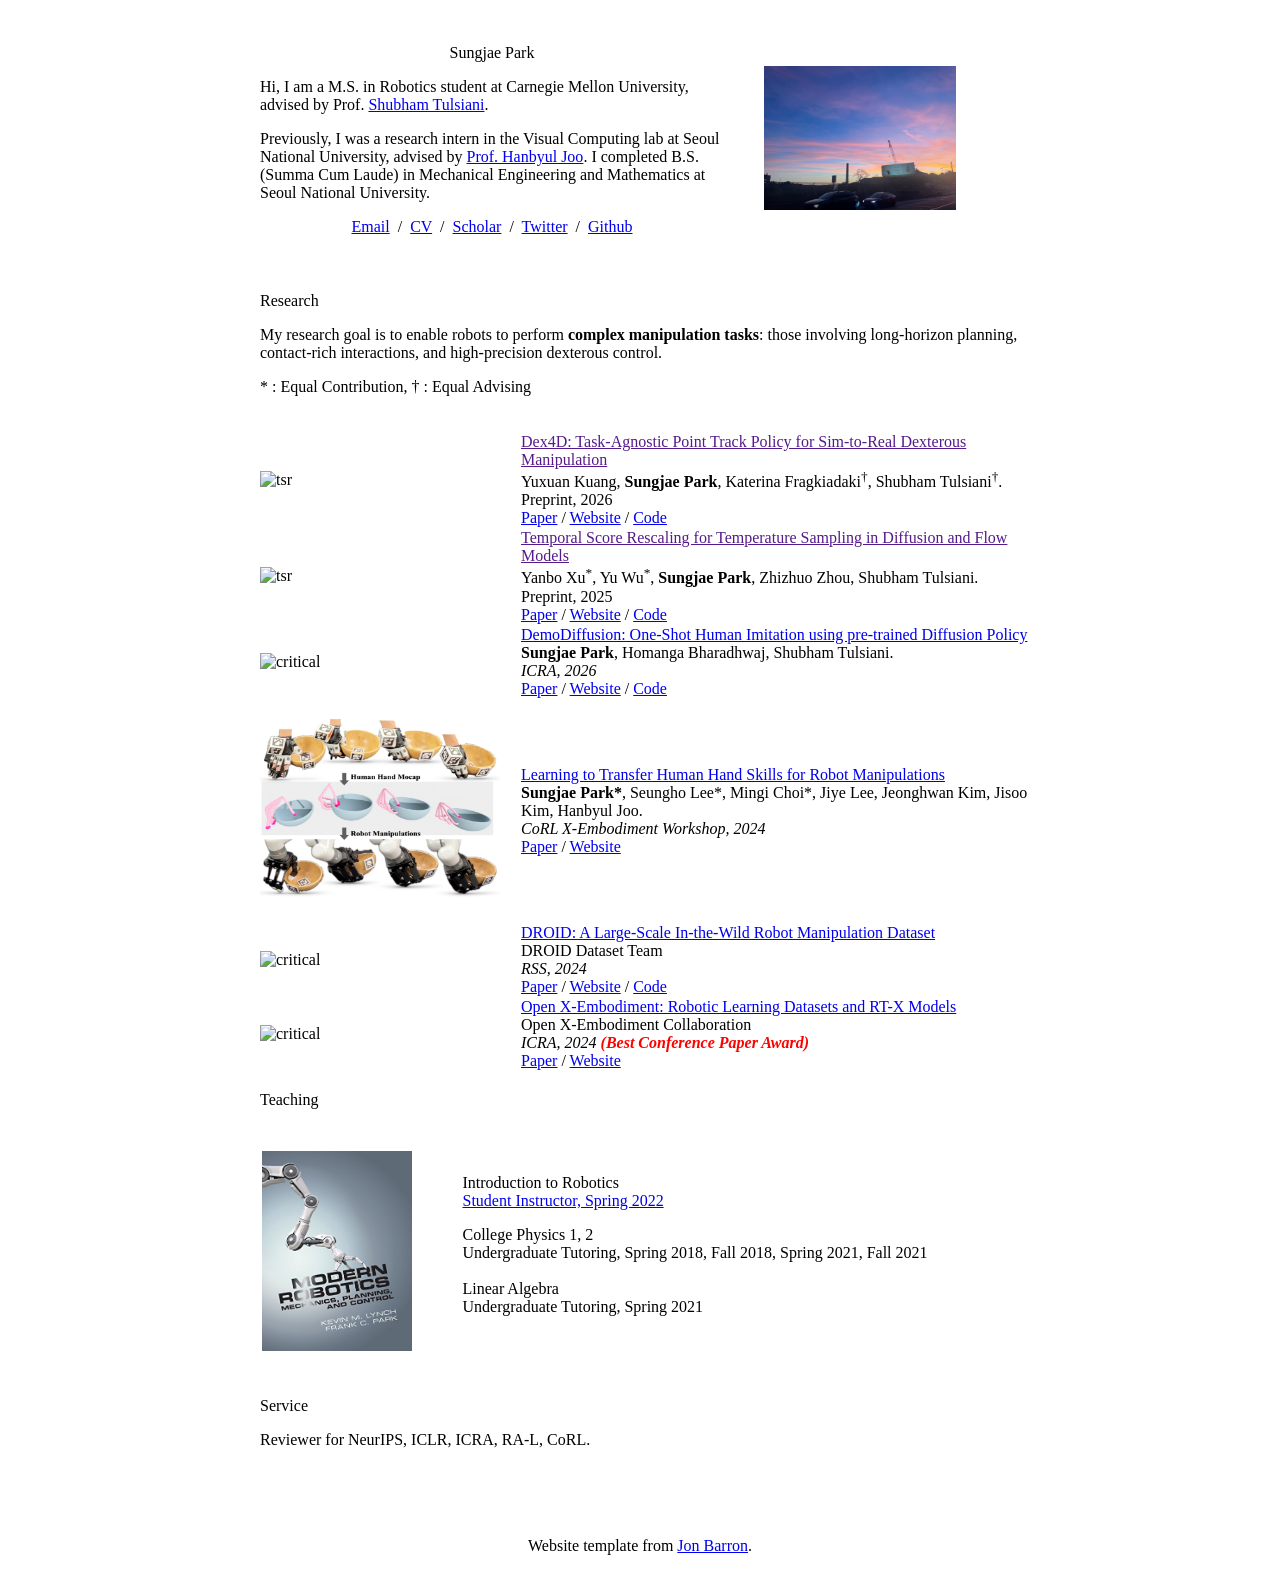
==== index.html @ a2bf52eb "typo2" ====
<!DOCTYPE HTML>
<html lang="en">

<head>
  <meta http-equiv="Content-Type" content="text/html; charset=UTF-8">

  <title>Sungjae Park</title>

  <meta name="author" content="Sungjae Park">
  <meta name="viewport" content="width=device-width, initial-scale=1">

  <link rel="stylesheet" type="text/css" href="stylesheet.css">
  <link rel="icon"
    href="data:image/svg+xml,<svg xmlns=%22http://www.w3.org/2000/svg%22 viewBox=%220 0 100 100%22><text y=%22.9em%22 font-size=%2290%22>🌐</text></svg>">
</head>

<body>
  <table
    style="width:100%;max-width:800px;border:0px;border-spacing:0px;border-collapse:separate;margin-right:auto;margin-left:auto;">
    <tbody>
      <tr style="padding:0px">
        <td style="padding:0px">
          <table
            style="width:100%;border:0px;border-spacing:0px;border-collapse:separate;margin-right:auto;margin-left:auto;">
            <tbody>
              <tr style="padding:0px">
                <td style="padding:2.5%;width:63%;vertical-align:middle">
                  <p style="text-align:center">
                    <name>Sungjae Park</name>
                  </p>
                  <p>
                    Hi, I am a M.S. in Robotics student at Carnegie Mellon University, advised by Prof. <a
                    href="https://shubhtuls.github.io/">Shubham Tulsiani</a>.
                  </p>
                  <p>
                    Previously, I was a research intern in the Visual Computing lab at Seoul National University, advised by 
                    <a href="https://jhugestar.github.io/">Prof. Hanbyul Joo</a>. I completed B.S. (Summa Cum Laude) in Mechanical Engineering and Mathematics at Seoul National
                    University.
                  </p>

                  <!-- <p>
                At Google I've worked on <a href="https://www.google.com/glass/start/">Glass</a>,  <a href="https://ai.googleblog.com/2014/04/lens-blur-in-new-google-camera-app.html">Lens Blur</a>, <a href="https://ai.googleblog.com/2014/10/hdr-low-light-and-high-dynamic-range.html">HDR+</a>, <a href="https://blog.google/products/google-ar-vr/introducing-next-generation-jump/">Jump</a>, <a href="https://ai.googleblog.com/2017/10/portrait-mode-on-pixel-2-and-pixel-2-xl.html">Portrait Mode</a>, <a href="https://ai.googleblog.com/2020/12/portrait-light-enhancing-portrait.html">Portrait Light</a>, and <a href="https://www.matthewtancik.com/nerf">NeRF</a>. I did my PhD at <a href="http://www.eecs.berkeley.edu/">UC Berkeley</a>, where I was advised by <a href="http://www.cs.berkeley.edu/~malik/">Jitendra Malik</a> and funded by the <a href="http://www.nsfgrfp.org/">NSF GRFP</a>. I've received the <a href="https://www2.eecs.berkeley.edu/Students/Awards/15/">C.V. Ramamoorthy Distinguished Research Award</a> and the <a href="https://www.thecvf.com/?page_id=413#YRA">PAMI Young Researcher Award</a>.
              </p>-->
                  <p style="text-align:center">
                    <a href="mailto:sungjae2@andrew.cmu.edu">Email</a> &nbsp/&nbsp
                    <a href="data/CV__Sungjae_Park_.pdf">CV</a> &nbsp/&nbsp
                    <a href="https://scholar.google.com/citations?user=QVIAFJkAAAAJ&hl=en">Scholar</a> &nbsp/&nbsp

                    <!--  <a href="data/JonBarron-bio.txt">Bio</a> &nbsp/&nbsp -->
                    <!--  <a href="https://scholar.google.com/citations?hl=en&user=jktWnL8AAAAJ">Google Scholar</a> &nbsp/&nbsp -->
                    <a href="https://twitter.com/sungj1026">Twitter</a> &nbsp/&nbsp
                    <a href="https://github.com/RUreadyo">Github</a>
                  </p>
                </td>
                <td style="padding:2.5%;width:40%;max-width:40%">
                  <a href="images/profile.jpg"><img style="width:75%;max-width:75%" alt="profile photo"
                      src="images/profile.jpg" class="hoverZoomLink"></a>
                </td>
              </tr>
            </tbody>
          </table>
          <!-- <table style="width:100%;border:0px;border-spacing:0px;border-collapse:separate;margin-right:auto;margin-left:auto;"><tbody>
          <tr>
          <td style="padding:20px;width:100%;vertical-align:middle">
            <heading>News</heading>
            <ul>
              <li>[Aug, 2023] Obtained B.S. from Seoul National University.
                <br><strong>1st in mechanical engineering department, 2nd in engineering department among fall graduates.</strong></li>
              <li>[Dec, 2022] Received <strong>Outstanding BS Thesis Presentation Award</strong> for my Bachelor's Thesis</li> 
            </ul>
                      </td>
        </tr> -->
          <table
            style="width:100%;border:0px;border-spacing:0px;border-collapse:separate;margin-right:auto;margin-left:auto;">
            <tbody>
              <tr>
              <td style="padding:20px;width:100%;vertical-align:middle">
              <heading>Research</heading>
              <p>
                My research goal is to enable robots to perform <strong>complex manipulation tasks</strong>: those involving long-horizon planning, contact-rich interactions, and high-precision dexterous control. 
              </p>
              <p>
                * : Equal Contribution, † : Equal Advising
              </p>
            </td>
              </tr>
            </tbody>
          </table>

          <table
            style="width:100%;border:0px;border-spacing:0px;border-collapse:separate;margin-right:auto;margin-left:auto;">
            <tbody>

            </tbody>
          </table>
          <table
            style="width:100%;border:0px;border-spacing:0px;border-collapse:separate;margin-right:auto;margin-left:auto;">
            <tbody>
              <tr>
                <td style="padding:20px;width:25%;vertical-align:middle">
                  <img src="images/dex4d.gif" alt="tsr" width="240" height="160">
                </td>
                <td width="75%" valign="middle">
                  <a href="">
                    <papertitle>Dex4D: Task-Agnostic Point Track Policy for Sim-to-Real Dexterous Manipulation</papertitle>
                  </a>
                  <br>
                  Yuxuan Kuang, <strong>Sungjae Park</strong>, Katerina Fragkiadaki<sup>†</sup>, Shubham Tulsiani<sup>†</sup>.
                  <br>
                  Preprint, 2026
                  <br>
                  <a href="https://arxiv.org/abs/2602.15828">Paper</a> /
                  <a href="https://dex4d.github.io/">Website</a> /
                  <a href="https://github.com/Dex4D">Code</a>
                  <br>
                </td>
              </tr>
              <tr>
                <td style="padding:20px;width:25%;vertical-align:middle">
                  <img src="images/tsr_teaser.gif" alt="tsr" width="240" height="160">
                </td>
                <td width="75%" valign="middle">
                  <a href="">
                    <papertitle>Temporal Score Rescaling for Temperature Sampling in Diffusion and Flow Models</papertitle>
                  </a>
                  <br>
                  Yanbo Xu<sup>*</sup>, Yu Wu<sup>*</sup>, <strong>Sungjae Park</strong>, Zhizhuo Zhou, Shubham Tulsiani.
                  <br>
                  Preprint, 2025
                  <br>
                  <a href="https://arxiv.org/abs/2510.01184">Paper</a> /
                  <a href="https://temporalscorerescaling.github.io/">Website</a> /
                  <a href="https://github.com/temporalscorerescaling/TSR">Code</a>
                  <br>
                </td>
              </tr>
              <tr>
                <td style="padding:20px;width:25%;vertical-align:middle">
                  <img src="images/demodiffusion.gif" alt="critical" width="240" height="160">
                </td>
                <td width="75%" valign="middle">
                  <a href="https://demodiffusion.github.io/">
                    <papertitle>DemoDiffusion: One-Shot Human Imitation using pre-trained Diffusion Policy</papertitle>
                  </a>
                  <br>
                  <strong>Sungjae Park</strong>, Homanga Bharadhwaj, Shubham Tulsiani.
                  <br>
                  <em>ICRA, 2026</em>
                  <br>
                  <a href="https://arxiv.org/pdf/2506.20668">Paper</a> / <a
                    href="https://demodiffusion.github.io/">Website</a> /
                    <a href="https://github.com/demodiffusion/demodiffusion">Code</a>
                  <br>
                </td>
              </tr>

              <tr>
                <td style="padding:20px;width:25%;vertical-align:middle">
                  <img src="images/mocaprobot.png" alt="critical" width="240" height="180">
                </td>
                <td width="75%" valign="middle">
                  <a href="https://rureadyo.github.io/MocapRobot/">
                    <papertitle>Learning to Transfer Human Hand Skills for Robot Manipulations</papertitle>
                  </a>
                  <br>
                  <strong>Sungjae Park*</strong>, Seungho Lee*, Mingi Choi*, Jiye Lee, Jeonghwan Kim, Jisoo Kim, Hanbyul Joo.
                  <br>
                  <em>CoRL X-Embodiment Workshop, 2024</em>
                  <br>
                  <a href="https://arxiv.org/abs/2501.04169">Paper</a> / <a
                    href="https://rureadyo.github.io/MocapRobot/">Website</a> 
                    <!-- <a href="https://github.com/droid-dataset/droid">Code</a> -->
                  <br>
                  <!-- <p>When humans are given with a complex manipulation task, such as putting a thread in a needle, they often fail in single shot. However, they can iteratively recover from the failure state and retry, completing the task in the end.
                We model such process as hierarchical reinforcement learning, where the high level policy determines whether to use task policy or call recovery. This improves suboptimal policy's success rate up to twice. </p>
              </p> -->


                  <!--<p>In use at <a href="http://www.astrometry.net">Astrometry.net</a></p>-->
                </td>
              </tr>
              <tr>
                <td style="padding:20px;width:25%;vertical-align:middle">
                  <img src="images/droid_teaser_animated.gif" alt="critical" width="240" height="160">
                </td>
                <td width="75%" valign="middle">
                  <a href="https://droid-dataset.github.io/">
                    <papertitle>DROID: A Large-Scale In-the-Wild
                      Robot Manipulation Dataset</papertitle>
                  </a>
                  <br>
                  DROID Dataset Team
                  <br>
                  <em>RSS, 2024</em>
                  <br>
                  <a href="https://arxiv.org/abs/2403.12945">Paper</a> / <a
                    href="https://droid-dataset.github.io/">Website</a> / <a
                    href="https://github.com/droid-dataset/droid">Code</a>
                  <br>
                  <!-- <p>When humans are given with a complex manipulation task, such as putting a thread in a needle, they often fail in single shot. However, they can iteratively recover from the failure state and retry, completing the task in the end.
                We model such process as hierarchical reinforcement learning, where the high level policy determines whether to use task policy or call recovery. This improves suboptimal policy's success rate up to twice. </p>
              </p> -->


                  <!--<p>In use at <a href="http://www.astrometry.net">Astrometry.net</a></p>-->
                </td>
              </tr>
              <tr>
                <td style="padding:20px;width:25%;vertical-align:middle">
                  <img src="images/teaser_compressed.gif" alt="critical" width="240" height="160">
                </td>
                <td width="75%" valign="middle">
                  <a href="https://robotics-transformer-x.github.io/">
                    <papertitle>Open X-Embodiment: Robotic Learning Datasets and RT-X Models</papertitle>
                  </a>
                  <br>
                  Open X-Embodiment Collaboration
                  <br>
                  <em>ICRA, 2024  <strong style="color:red">(Best Conference Paper Award)</strong></em> 
                  <br>
                  <a href="https://arxiv.org/abs/2310.08864">Paper</a> / <a
                    href="https://robotics-transformer-x.github.io/">Website</a>
                  <br>
                  <!-- <p>When humans are given with a complex manipulation task, such as putting a thread in a needle, they often fail in single shot. However, they can iteratively recover from the failure state and retry, completing the task in the end.
                We model such process as hierarchical reinforcement learning, where the high level policy determines whether to use task policy or call recovery. This improves suboptimal policy's success rate up to twice. </p>
              </p> -->


                  <!--<p>In use at <a href="http://www.astrometry.net">Astrometry.net</a></p>-->
                </td>
              </tr>
                </td>
              </tr> 


              <table width="100%" align="center" border="0" cellspacing="0" cellpadding="20">
                <tbody>
                  <tr>
                    <td>
                      <heading>Teaching</heading>
                    </td>
                  </tr>
                </tbody>
              </table>
              <table width="100%" align="center" border="0" cellpadding="20">
                <tbody>

                  <!--
          <tr>
            <td style="padding:20px;width:25%;vertical-align:middle"><img src="images/cvf.jpg"></td>
            <td width="75%" valign="center">
              <a href="https://cvpr2022.thecvf.com/area-chairs">Area Chair, CVPR 2022</a>
              <br>
              <a href="http://cvpr2021.thecvf.com/area-chairs">Area Chair & Longuet-Higgins Award Committee Member, CVPR 2021</a>
              <br>
              <a href="http://cvpr2019.thecvf.com/area_chairs">Area Chair, CVPR 2019</a>
              <br>
              <a href="http://cvpr2018.thecvf.com/organizers/area_chairs">Area Chair, CVPR 2018</a>
            </td>
          </tr>
-->
                  <tr>
                    <td style="padding:20px;width:25%;vertical-align:middle">
                      <img src="images/modern_robotics.jpeg" alt="modern_robotics" height="200" , width="150">
                    </td>
                    <td width="75%" valign="center">
                      <papertitle>Introduction to Robotics</papertitle>
                      <br>
                      <a href="http://hades.mech.northwestern.edu/index.php/Modern_Robotics">Student Instructor, Spring
                        2022</a>
                      <br>
                      <p></p>
                      <papertitle>College Physics 1, 2</papertitle>
                      <br>
                      Undergraduate Tutoring, Spring 2018, Fall 2018, Spring 2021, Fall 2021
                      <br>
                      <br>
                      <!--<a href="http://hades.mech.northwestern.edu/index.php/Modern_Robotics">Undergraduate Tutoring, Spring 2018, Fall 2018, Spring 2021, Fall 2021</a>-->
                      <papertitle>Linear Algebra</papertitle>
                      <br>Undergraduate Tutoring, Spring 2021
                      <!--<a href="http://hades.mech.northwestern.edu/index.php/Modern_Robotics">Undergraduate Tutoring, Spring 2021</a>-->
                      <br>
                      <p></p>
                    </td>

                  </tr>

                  <table
                    style="width:100%;border:0px;border-spacing:0px;border-collapse:separate;margin-right:auto;margin-left:auto;">
                    <tbody>
                      <tr>
                        <td style="padding:20px;width:100%;vertical-align:middle">
                          <heading>Service</heading>
                          <p>
                            Reviewer for NeurIPS, ICLR, ICRA, RA-L, CoRL.
                          </p>


                        </td>
                      </tr>
                    </tbody>
                  </table>

                  <table
                    style="width:100%;border:0px;border-spacing:0px;border-collapse:separate;margin-right:auto;margin-left:auto;">
                    <tbody>

                    </tbody>
                  </table>

                  <!--
          <tr>
            <td align="center" style="padding:20px;width:25%;vertical-align:middle">
							<heading>Basically <br> Blog Posts</heading>
            </td>
            <td width="75%" valign="middle">
              <a href="https://arxiv.org/abs/2112.11687">Squareplus: A Softplus-Like Algebraic Rectifier</a>
              <br>
              <a href="https://arxiv.org/abs/2010.09714">A Convenient Generalization of Schlick's Bias and Gain Functions</a>
              <br>
              <a href="https://arxiv.org/abs/1704.07483">Continuously Differentiable Exponential Linear Units</a>
            </td>
          </tr>
  
        -->


                </tbody>
              </table>
              <table
                style="width:100%;border:0px;border-spacing:0px;border-collapse:separate;margin-right:auto;margin-left:auto;">
                <tbody>
                  <tr>
                    <td style="padding:0px">
                      <br>
                      <p style="text-align:center">
                        <br>
                        Website template from <a href="https://jonbarron.info/">Jon Barron</a>.
                      </p>

                    </td>
                  </tr>
                </tbody>
              </table>
        </td>
      </tr>
  </table>
</body>

</html>
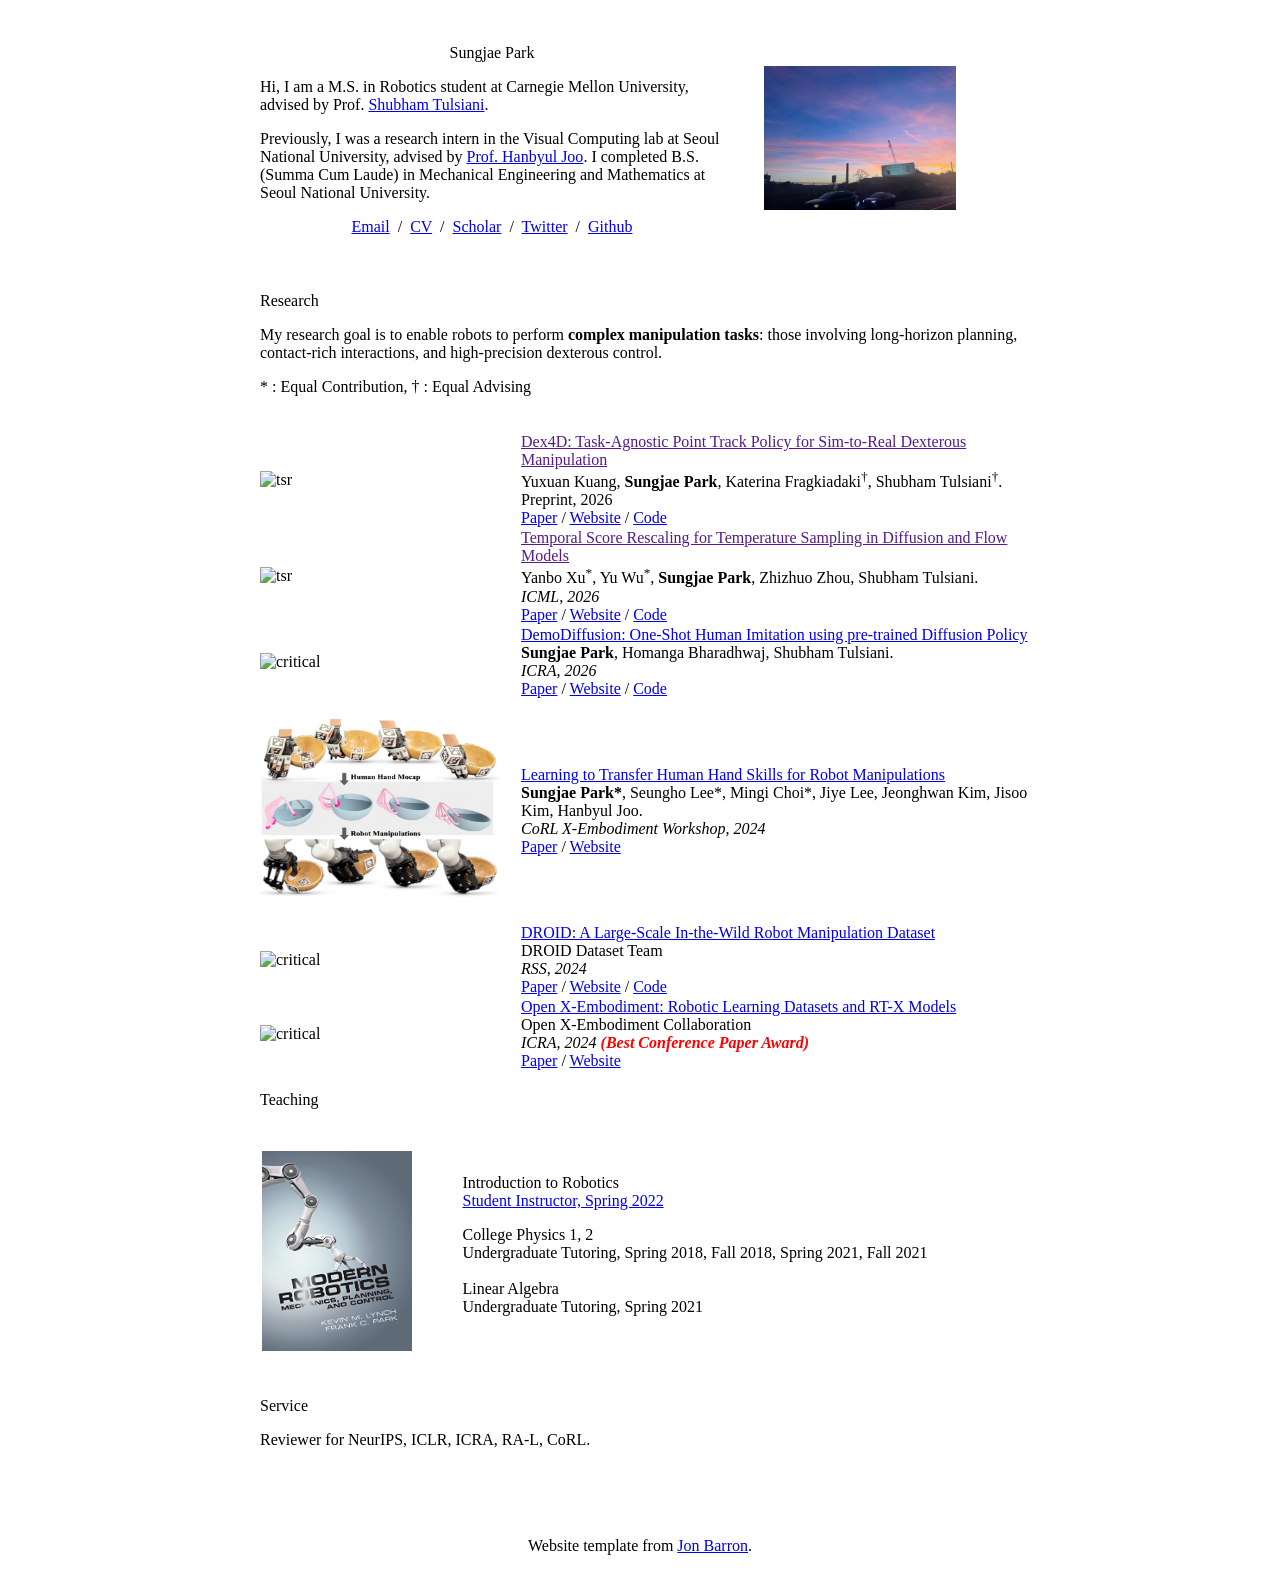
==== commit 9b1ee3dd: "update icml" ====
--- a/index.html
+++ b/index.html
@@ -126,7 +126,7 @@
                   <br>
                   Yanbo Xu<sup>*</sup>, Yu Wu<sup>*</sup>, <strong>Sungjae Park</strong>, Zhizhuo Zhou, Shubham Tulsiani.
                   <br>
-                  Preprint, 2025
+                  <em>ICML, 2026</em>
                   <br>
                   <a href="https://arxiv.org/abs/2510.01184">Paper</a> /
                   <a href="https://temporalscorerescaling.github.io/">Website</a> /
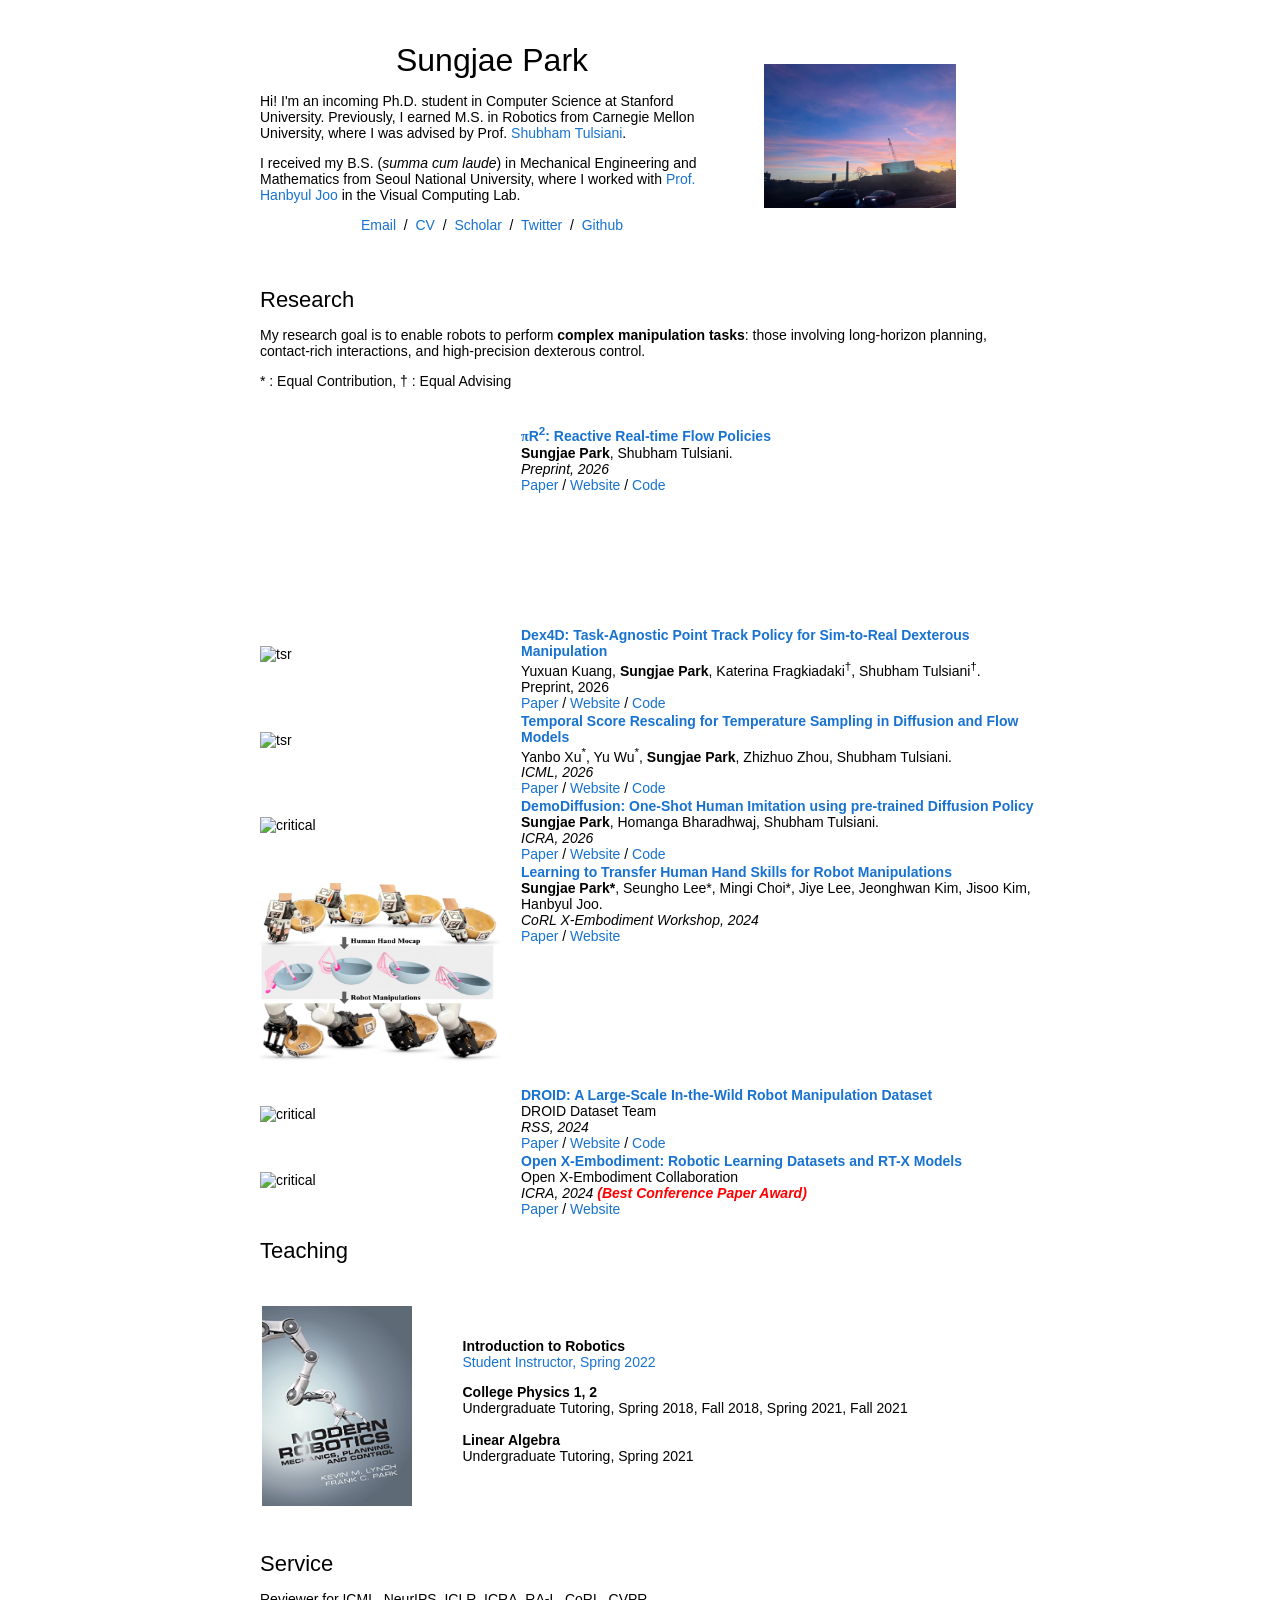
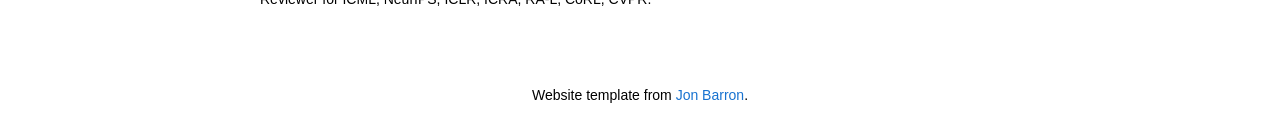
==== commit 1bb33556: "Fix pi glyph rendering, swap pi-r2 thumbnail to video, update CV, and fix mobile spacing - Render th" ====
--- a/index.html
+++ b/index.html
@@ -29,14 +29,18 @@
                     <name>Sungjae Park</name>
                   </p>
                   <p>
-                    Hi, I am a M.S. in Robotics student at Carnegie Mellon University, advised by Prof. <a
-                    href="https://shubhtuls.github.io/">Shubham Tulsiani</a>.
+                    Hi! I'm an incoming Ph.D. student in Computer Science at Stanford University. 
+                    
+                    Previously, I earned M.S. in Robotics from Carnegie Mellon University, where I was advised by Prof.
+                    <a href="https://shubhtuls.github.io/">Shubham Tulsiani</a>.
                   </p>
+                  
                   <p>
-                    Previously, I was a research intern in the Visual Computing lab at Seoul National University, advised by 
-                    <a href="https://jhugestar.github.io/">Prof. Hanbyul Joo</a>. I completed B.S. (Summa Cum Laude) in Mechanical Engineering and Mathematics at Seoul National
-                    University.
+                    I received my B.S. (<em>summa cum laude</em>) in Mechanical Engineering and Mathematics from Seoul National University, where I worked with
+                    <a href="https://jhugestar.github.io/">Prof. Hanbyul Joo</a> in the Visual Computing Lab.
                   </p>
+                  
+                  
 
                   <!-- <p>
                 At Google I've worked on <a href="https://www.google.com/glass/start/">Glass</a>,  <a href="https://ai.googleblog.com/2014/04/lens-blur-in-new-google-camera-app.html">Lens Blur</a>, <a href="https://ai.googleblog.com/2014/10/hdr-low-light-and-high-dynamic-range.html">HDR+</a>, <a href="https://blog.google/products/google-ar-vr/introducing-next-generation-jump/">Jump</a>, <a href="https://ai.googleblog.com/2017/10/portrait-mode-on-pixel-2-and-pixel-2-xl.html">Portrait Mode</a>, <a href="https://ai.googleblog.com/2020/12/portrait-light-enhancing-portrait.html">Portrait Light</a>, and <a href="https://www.matthewtancik.com/nerf">NeRF</a>. I did my PhD at <a href="http://www.eecs.berkeley.edu/">UC Berkeley</a>, where I was advised by <a href="http://www.cs.berkeley.edu/~malik/">Jitendra Malik</a> and funded by the <a href="http://www.nsfgrfp.org/">NSF GRFP</a>. I've received the <a href="https://www2.eecs.berkeley.edu/Students/Awards/15/">C.V. Ramamoorthy Distinguished Research Award</a> and the <a href="https://www.thecvf.com/?page_id=413#YRA">PAMI Young Researcher Award</a>.
@@ -97,10 +101,29 @@
             style="width:100%;border:0px;border-spacing:0px;border-collapse:separate;margin-right:auto;margin-left:auto;">
             <tbody>
               <tr>
-                <td style="padding:20px;width:25%;vertical-align:middle">
+                <td style="padding:20px;width:25%;vertical-align:top">
+                  <video src="images/pir2.mp4" width="240" height="160" autoplay muted loop playsinline></video>
+                </td>
+                <td width="75%" valign="top">
+                  <a href="https://pi-r2-flow.github.io/">
+                    <papertitle><span class="pi-glyph">π</span>R<sup>2</sup>: Reactive Real-time Flow Policies</papertitle>                  </a>
+                  <br>
+                  <!-- Replace with the correct author list -->
+                  <strong>Sungjae Park</strong>, Shubham Tulsiani.
+                  <br>
+                  <em>Preprint, 2026</em>
+                  <br>
+                  <a href="https://arxiv.org/abs/2607.26055">Paper</a> /
+                  <a href="https://pi-r2-flow.github.io/">Website</a> /
+                  <a href="https://github.com/pi-r2-flow/pi-r2-flow">Code</a>
+                  <br>
+                </td>
+              </tr>
+              <tr>
+                <td style="padding:20px;width:25%;vertical-align:top">
                   <img src="images/dex4d.gif" alt="tsr" width="240" height="160">
                 </td>
-                <td width="75%" valign="middle">
+                <td width="75%" valign="top">
                   <a href="">
                     <papertitle>Dex4D: Task-Agnostic Point Track Policy for Sim-to-Real Dexterous Manipulation</papertitle>
                   </a>
@@ -116,10 +139,10 @@
                 </td>
               </tr>
               <tr>
-                <td style="padding:20px;width:25%;vertical-align:middle">
+                <td style="padding:20px;width:25%;vertical-align:top">
                   <img src="images/tsr_teaser.gif" alt="tsr" width="240" height="160">
                 </td>
-                <td width="75%" valign="middle">
+                <td width="75%" valign="top">
                   <a href="">
                     <papertitle>Temporal Score Rescaling for Temperature Sampling in Diffusion and Flow Models</papertitle>
                   </a>
@@ -135,10 +158,10 @@
                 </td>
               </tr>
               <tr>
-                <td style="padding:20px;width:25%;vertical-align:middle">
+                <td style="padding:20px;width:25%;vertical-align:top">
                   <img src="images/demodiffusion.gif" alt="critical" width="240" height="160">
                 </td>
-                <td width="75%" valign="middle">
+                <td width="75%" valign="top">
                   <a href="https://demodiffusion.github.io/">
                     <papertitle>DemoDiffusion: One-Shot Human Imitation using pre-trained Diffusion Policy</papertitle>
                   </a>
@@ -155,10 +178,10 @@
               </tr>
 
               <tr>
-                <td style="padding:20px;width:25%;vertical-align:middle">
+                <td style="padding:20px;width:25%;vertical-align:top">
                   <img src="images/mocaprobot.png" alt="critical" width="240" height="180">
                 </td>
-                <td width="75%" valign="middle">
+                <td width="75%" valign="top">
                   <a href="https://rureadyo.github.io/MocapRobot/">
                     <papertitle>Learning to Transfer Human Hand Skills for Robot Manipulations</papertitle>
                   </a>
@@ -180,10 +203,10 @@
                 </td>
               </tr>
               <tr>
-                <td style="padding:20px;width:25%;vertical-align:middle">
+                <td style="padding:20px;width:25%;vertical-align:top">
                   <img src="images/droid_teaser_animated.gif" alt="critical" width="240" height="160">
                 </td>
-                <td width="75%" valign="middle">
+                <td width="75%" valign="top">
                   <a href="https://droid-dataset.github.io/">
                     <papertitle>DROID: A Large-Scale In-the-Wild
                       Robot Manipulation Dataset</papertitle>
@@ -206,10 +229,10 @@
                 </td>
               </tr>
               <tr>
-                <td style="padding:20px;width:25%;vertical-align:middle">
+                <td style="padding:20px;width:25%;vertical-align:top">
                   <img src="images/teaser_compressed.gif" alt="critical" width="240" height="160">
                 </td>
-                <td width="75%" valign="middle">
+                <td width="75%" valign="top">
                   <a href="https://robotics-transformer-x.github.io/">
                     <papertitle>Open X-Embodiment: Robotic Learning Datasets and RT-X Models</papertitle>
                   </a>
@@ -260,7 +283,7 @@
           </tr>
 -->
                   <tr>
-                    <td style="padding:20px;width:25%;vertical-align:middle">
+                    <td style="padding:20px;width:25%;vertical-align:top">
                       <img src="images/modern_robotics.jpeg" alt="modern_robotics" height="200" , width="150">
                     </td>
                     <td width="75%" valign="center">
@@ -292,7 +315,7 @@
                         <td style="padding:20px;width:100%;vertical-align:middle">
                           <heading>Service</heading>
                           <p>
-                            Reviewer for NeurIPS, ICLR, ICRA, RA-L, CoRL.
+                            Reviewer for ICML, NeurIPS, ICLR, ICRA, RA-L, CoRL, CVPR.
                           </p>
 
 
@@ -313,7 +336,7 @@
             <td align="center" style="padding:20px;width:25%;vertical-align:middle">
 							<heading>Basically <br> Blog Posts</heading>
             </td>
-            <td width="75%" valign="middle">
+            <td width="75%" valign="top">
               <a href="https://arxiv.org/abs/2112.11687">Squareplus: A Softplus-Like Algebraic Rectifier</a>
               <br>
               <a href="https://arxiv.org/abs/2010.09714">A Convenient Generalization of Schlick's Bias and Gain Functions</a>
--- a/stylesheet.css
+++ b/stylesheet.css
@@ -0,0 +1,142 @@
+/* latin-ext */
+@font-face {
+  font-family: 'Lato';
+  font-style: italic;
+  font-weight: 400;
+  src: local('Lato Italic'), local('Lato-Italic'), url(https://fonts.gstatic.com/s/lato/v15/S6u8w4BMUTPHjxsAUi-qNiXg7eU0.woff2) format('woff2');
+  unicode-range: U+0100-024F, U+0259, U+1E00-1EFF, U+2020, U+20A0-20AB, U+20AD-20CF, U+2113, U+2C60-2C7F, U+A720-A7FF;
+}
+/* latin */
+@font-face {
+  font-family: 'Lato';
+  font-style: italic;
+  font-weight: 400;
+  src: local('Lato Italic'), local('Lato-Italic'), url(https://fonts.gstatic.com/s/lato/v15/S6u8w4BMUTPHjxsAXC-qNiXg7Q.woff2) format('woff2');
+  unicode-range: U+0000-00FF, U+0131, U+0152-0153, U+02BB-02BC, U+02C6, U+02DA, U+02DC, U+2000-206F, U+2074, U+20AC, U+2122, U+2191, U+2193, U+2212, U+2215, U+FEFF, U+FFFD;
+}
+/* latin-ext */
+@font-face {
+  font-family: 'Lato';
+  font-style: italic;
+  font-weight: 700;
+  src: local('Lato Bold Italic'), local('Lato-BoldItalic'), url(https://fonts.gstatic.com/s/lato/v15/S6u_w4BMUTPHjxsI5wq_FQftx9897sxZ.woff2) format('woff2');
+  unicode-range: U+0100-024F, U+0259, U+1E00-1EFF, U+2020, U+20A0-20AB, U+20AD-20CF, U+2113, U+2C60-2C7F, U+A720-A7FF;
+}
+/* latin */
+@font-face {
+  font-family: 'Lato';
+  font-style: italic;
+  font-weight: 700;
+  src: local('Lato Bold Italic'), local('Lato-BoldItalic'), url(https://fonts.gstatic.com/s/lato/v15/S6u_w4BMUTPHjxsI5wq_Gwftx9897g.woff2) format('woff2');
+  unicode-range: U+0000-00FF, U+0131, U+0152-0153, U+02BB-02BC, U+02C6, U+02DA, U+02DC, U+2000-206F, U+2074, U+20AC, U+2122, U+2191, U+2193, U+2212, U+2215, U+FEFF, U+FFFD;
+}
+/* latin-ext */
+@font-face {
+  font-family: 'Lato';
+  font-style: normal;
+  font-weight: 400;
+  src: local('Lato Regular'), local('Lato-Regular'), url(https://fonts.gstatic.com/s/lato/v15/S6uyw4BMUTPHjxAwXiWtFCfQ7A.woff2) format('woff2');
+  unicode-range: U+0100-024F, U+0259, U+1E00-1EFF, U+2020, U+20A0-20AB, U+20AD-20CF, U+2113, U+2C60-2C7F, U+A720-A7FF;
+}
+/* latin */
+@font-face {
+  font-family: 'Lato';
+  font-style: normal;
+  font-weight: 400;
+  src: local('Lato Regular'), local('Lato-Regular'), url(https://fonts.gstatic.com/s/lato/v15/S6uyw4BMUTPHjx4wXiWtFCc.woff2) format('woff2');
+  unicode-range: U+0000-00FF, U+0131, U+0152-0153, U+02BB-02BC, U+02C6, U+02DA, U+02DC, U+2000-206F, U+2074, U+20AC, U+2122, U+2191, U+2193, U+2212, U+2215, U+FEFF, U+FFFD;
+}
+/* latin-ext */
+@font-face {
+  font-family: 'Lato';
+  font-style: normal;
+  font-weight: 700;
+  src: local('Lato Bold'), local('Lato-Bold'), url(https://fonts.gstatic.com/s/lato/v15/S6u9w4BMUTPHh6UVSwaPGQ3q5d0N7w.woff2) format('woff2');
+  unicode-range: U+0100-024F, U+0259, U+1E00-1EFF, U+2020, U+20A0-20AB, U+20AD-20CF, U+2113, U+2C60-2C7F, U+A720-A7FF;
+}
+/* latin */
+@font-face {
+  font-family: 'Lato';
+  font-style: normal;
+  font-weight: 700;
+  src: local('Lato Bold'), local('Lato-Bold'), url(https://fonts.gstatic.com/s/lato/v15/S6u9w4BMUTPHh6UVSwiPGQ3q5d0.woff2) format('woff2');
+  unicode-range: U+0000-00FF, U+0131, U+0152-0153, U+02BB-02BC, U+02C6, U+02DA, U+02DC, U+2000-206F, U+2074, U+20AC, U+2122, U+2191, U+2193, U+2212, U+2215, U+FEFF, U+FFFD;
+}
+/* pi (U+03C0) rendered with a proper math glyph instead of Lato's Greek fallback */
+@font-face {
+  font-family: 'STIX Two Math';
+  font-style: normal;
+  font-weight: 400;
+  src: url(https://fonts.gstatic.com/l/font?kit=pONg1hwwL_6M9EkZySr_yteUi1_YCoCE&skey=3d1d08b5aee869a3&v=v12) format('woff2');
+  unicode-range: U+3c0;
+}
+.pi-glyph {
+  font-family: 'STIX Two Math', 'Times New Roman', serif;
+}
+
+a {
+  color: #1772d0;
+  text-decoration: none;
+}
+
+a:focus,
+a:hover {
+  color: #f09228;
+  text-decoration: none;
+}
+
+body,
+td,
+th,
+tr,
+p,
+a {
+  font-family: 'Lato', Verdana, Helvetica, sans-serif;
+  font-size: 14px
+}
+
+strong {
+  font-family: 'Lato', Verdana, Helvetica, sans-serif;
+  font-size: 14px;
+}
+
+heading {
+  font-family: 'Lato', Verdana, Helvetica, sans-serif;
+  font-size: 22px;
+}
+
+papertitle {
+  font-family: 'Lato', Verdana, Helvetica, sans-serif;
+  font-size: 14px;
+  font-weight: 700
+}
+
+name {
+  font-family: 'Lato', Verdana, Helvetica, sans-serif;
+  font-size: 32px;
+}
+
+.one {
+  width: 160px;
+  height: 160px;
+  position: relative;
+}
+
+.two {
+  width: 160px;
+  height: 160px;
+  position: absolute;
+  transition: opacity .2s ease-in-out;
+  -moz-transition: opacity .2s ease-in-out;
+  -webkit-transition: opacity .2s ease-in-out;
+}
+
+.fade {
+  transition: opacity .2s ease-in-out;
+  -moz-transition: opacity .2s ease-in-out;
+  -webkit-transition: opacity .2s ease-in-out;
+}
+
+span.highlight {
+  background-color: #ffffd0;
+}
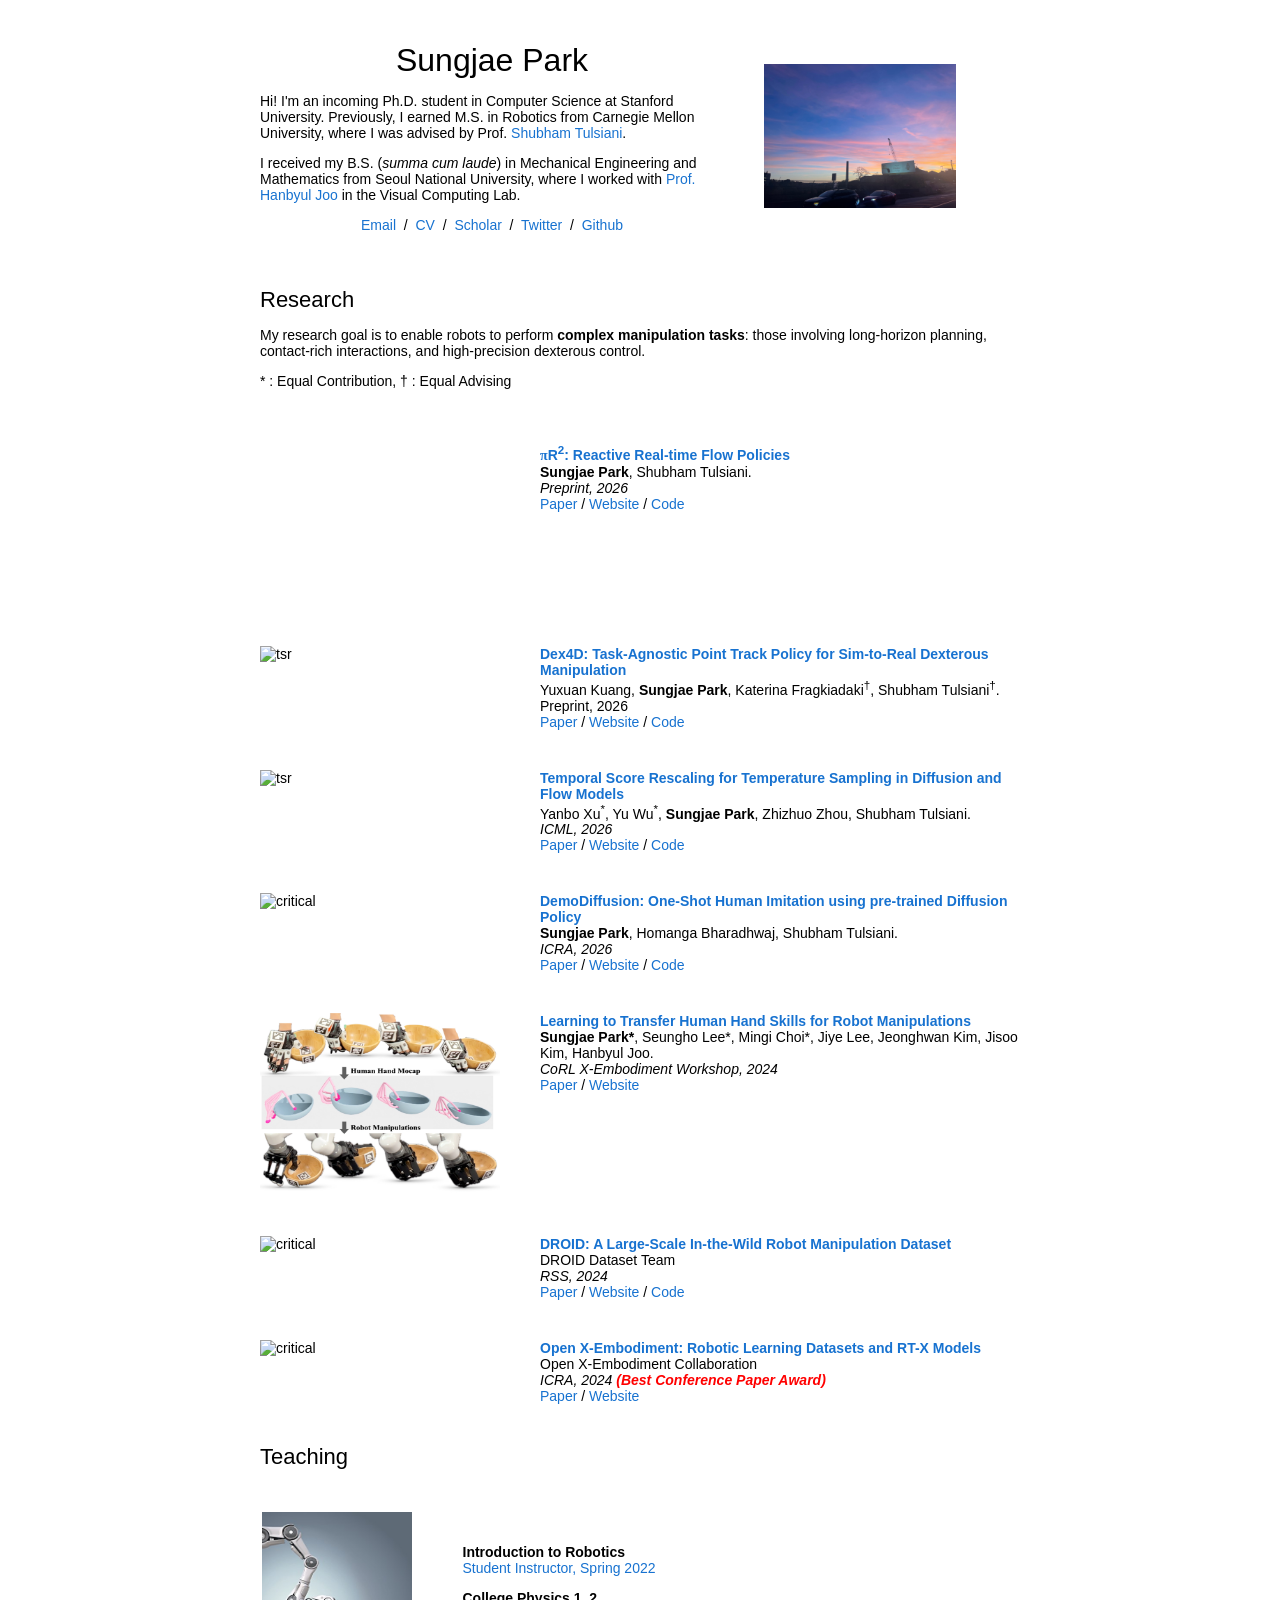
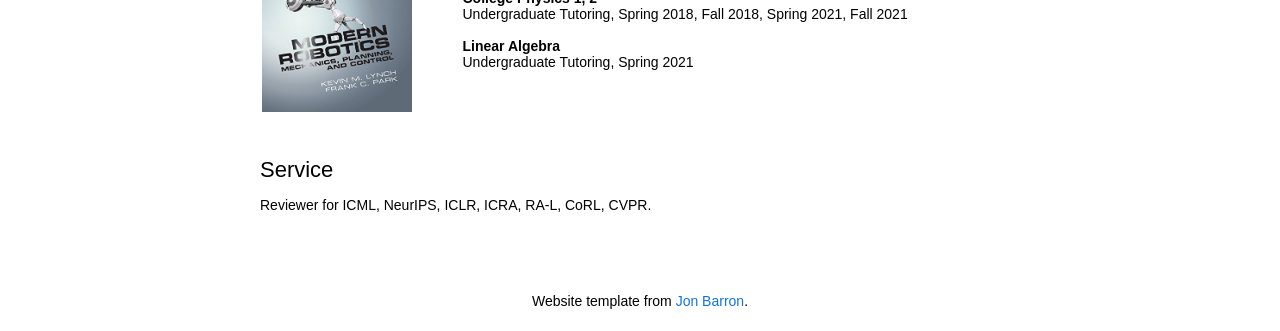
==== commit 55490ee9: "Fix desktop title alignment after top-aligning publication cells The text cells had no padding while" ====
--- a/index.html
+++ b/index.html
@@ -104,7 +104,7 @@
                 <td style="padding:20px;width:25%;vertical-align:top">
                   <video src="images/pir2.mp4" width="240" height="160" autoplay muted loop playsinline></video>
                 </td>
-                <td width="75%" valign="top">
+                <td width="75%" valign="top" style="padding:20px">
                   <a href="https://pi-r2-flow.github.io/">
                     <papertitle><span class="pi-glyph">π</span>R<sup>2</sup>: Reactive Real-time Flow Policies</papertitle>                  </a>
                   <br>
@@ -123,7 +123,7 @@
                 <td style="padding:20px;width:25%;vertical-align:top">
                   <img src="images/dex4d.gif" alt="tsr" width="240" height="160">
                 </td>
-                <td width="75%" valign="top">
+                <td width="75%" valign="top" style="padding:20px">
                   <a href="">
                     <papertitle>Dex4D: Task-Agnostic Point Track Policy for Sim-to-Real Dexterous Manipulation</papertitle>
                   </a>
@@ -142,7 +142,7 @@
                 <td style="padding:20px;width:25%;vertical-align:top">
                   <img src="images/tsr_teaser.gif" alt="tsr" width="240" height="160">
                 </td>
-                <td width="75%" valign="top">
+                <td width="75%" valign="top" style="padding:20px">
                   <a href="">
                     <papertitle>Temporal Score Rescaling for Temperature Sampling in Diffusion and Flow Models</papertitle>
                   </a>
@@ -161,7 +161,7 @@
                 <td style="padding:20px;width:25%;vertical-align:top">
                   <img src="images/demodiffusion.gif" alt="critical" width="240" height="160">
                 </td>
-                <td width="75%" valign="top">
+                <td width="75%" valign="top" style="padding:20px">
                   <a href="https://demodiffusion.github.io/">
                     <papertitle>DemoDiffusion: One-Shot Human Imitation using pre-trained Diffusion Policy</papertitle>
                   </a>
@@ -181,7 +181,7 @@
                 <td style="padding:20px;width:25%;vertical-align:top">
                   <img src="images/mocaprobot.png" alt="critical" width="240" height="180">
                 </td>
-                <td width="75%" valign="top">
+                <td width="75%" valign="top" style="padding:20px">
                   <a href="https://rureadyo.github.io/MocapRobot/">
                     <papertitle>Learning to Transfer Human Hand Skills for Robot Manipulations</papertitle>
                   </a>
@@ -206,7 +206,7 @@
                 <td style="padding:20px;width:25%;vertical-align:top">
                   <img src="images/droid_teaser_animated.gif" alt="critical" width="240" height="160">
                 </td>
-                <td width="75%" valign="top">
+                <td width="75%" valign="top" style="padding:20px">
                   <a href="https://droid-dataset.github.io/">
                     <papertitle>DROID: A Large-Scale In-the-Wild
                       Robot Manipulation Dataset</papertitle>
@@ -232,7 +232,7 @@
                 <td style="padding:20px;width:25%;vertical-align:top">
                   <img src="images/teaser_compressed.gif" alt="critical" width="240" height="160">
                 </td>
-                <td width="75%" valign="top">
+                <td width="75%" valign="top" style="padding:20px">
                   <a href="https://robotics-transformer-x.github.io/">
                     <papertitle>Open X-Embodiment: Robotic Learning Datasets and RT-X Models</papertitle>
                   </a>
@@ -336,7 +336,7 @@
             <td align="center" style="padding:20px;width:25%;vertical-align:middle">
 							<heading>Basically <br> Blog Posts</heading>
             </td>
-            <td width="75%" valign="top">
+            <td width="75%" valign="top" style="padding:20px">
               <a href="https://arxiv.org/abs/2112.11687">Squareplus: A Softplus-Like Algebraic Rectifier</a>
               <br>
               <a href="https://arxiv.org/abs/2010.09714">A Convenient Generalization of Schlick's Bias and Gain Functions</a>
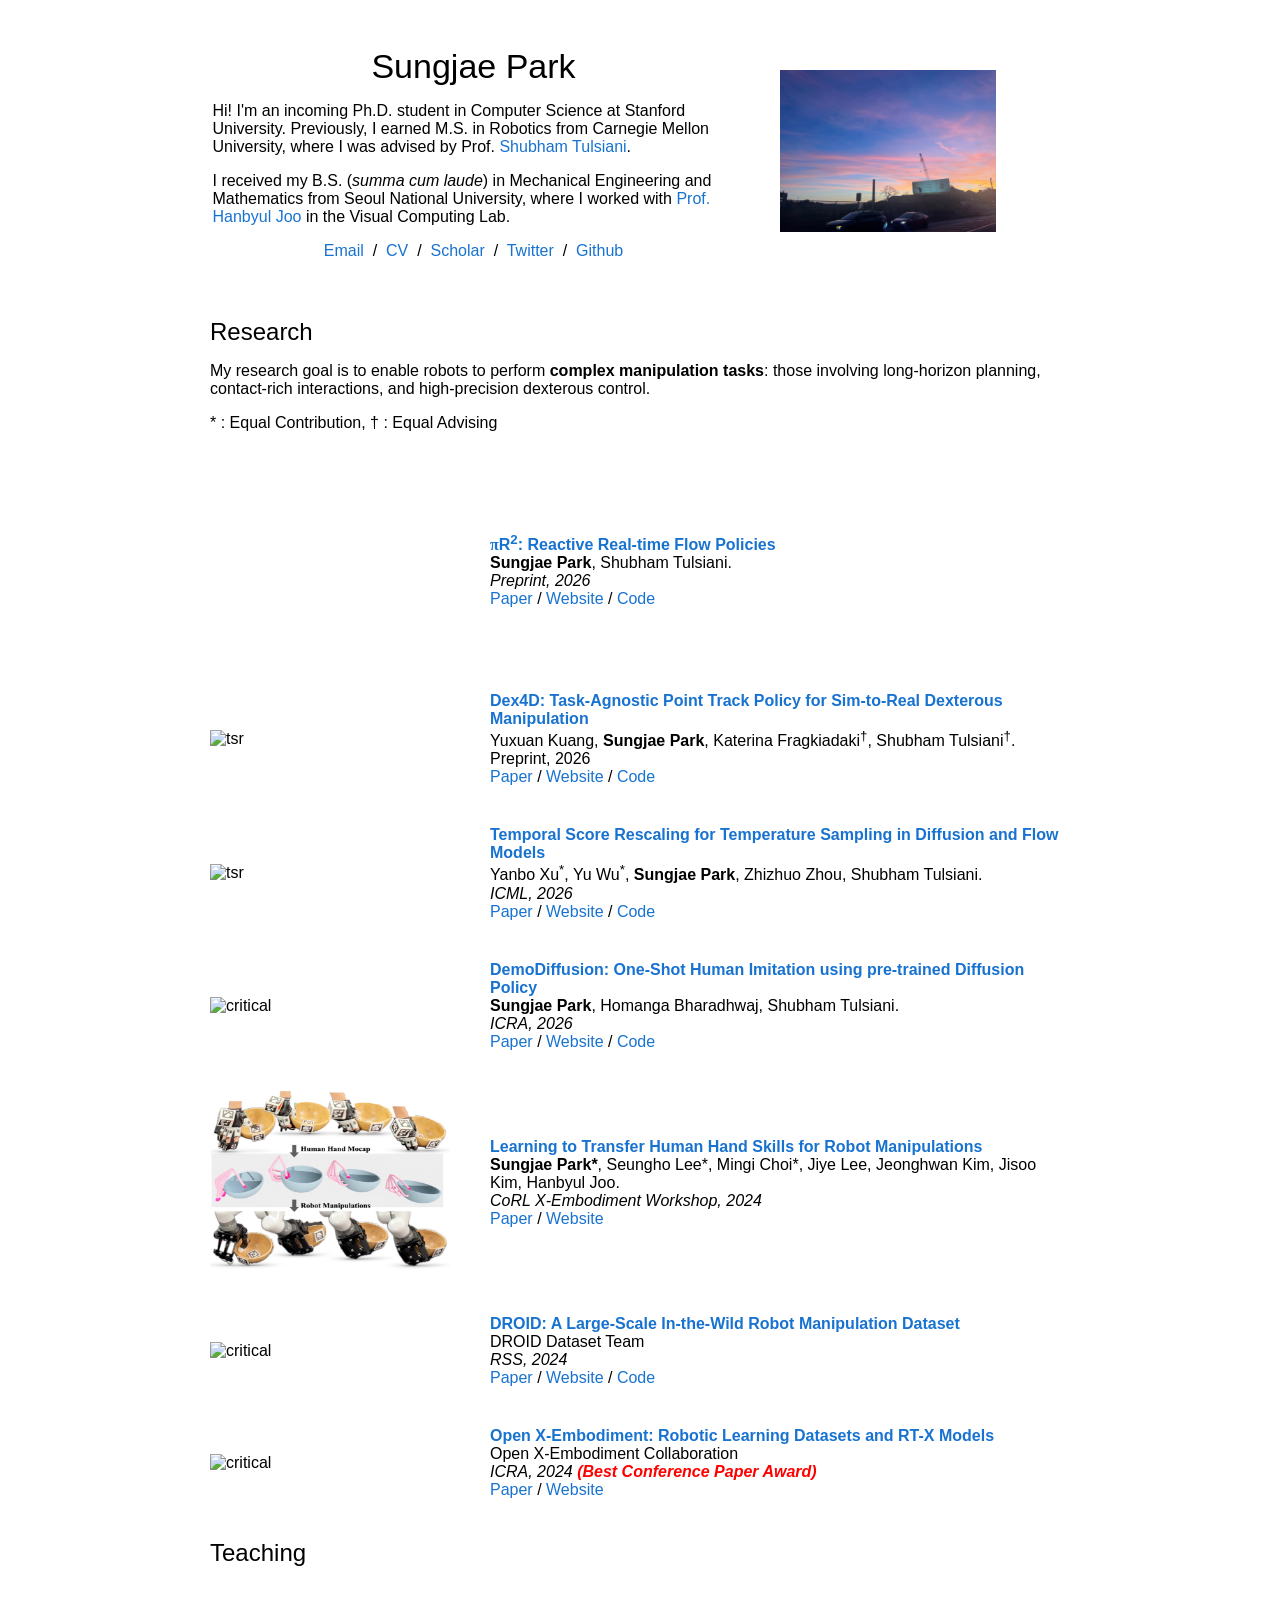
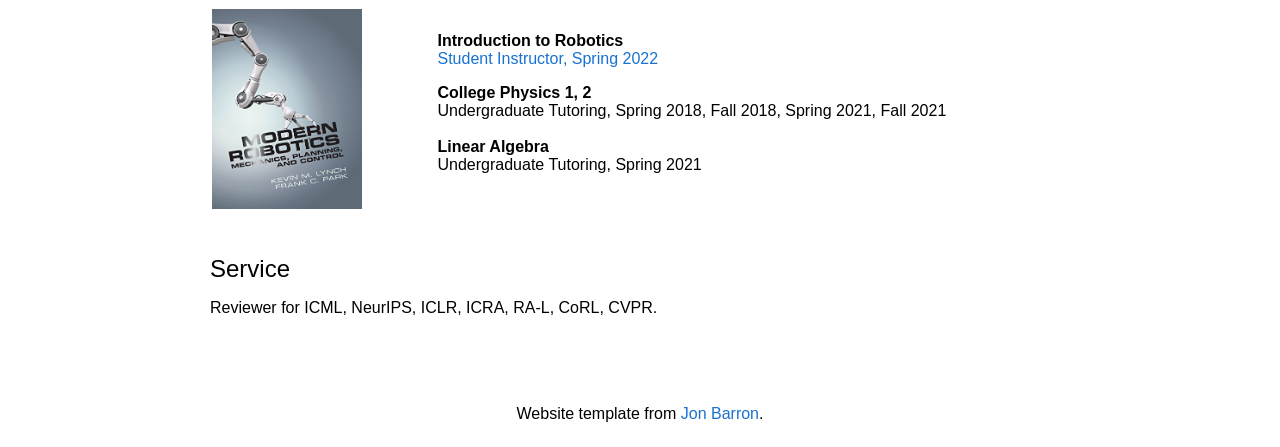
==== commit cedb98f2: "Revert to center-aligned publication rows, bump font size, widen page - Back to vertical-align:middl" ====
--- a/index.html
+++ b/index.html
@@ -16,7 +16,7 @@
 
 <body>
   <table
-    style="width:100%;max-width:800px;border:0px;border-spacing:0px;border-collapse:separate;margin-right:auto;margin-left:auto;">
+    style="width:100%;max-width:900px;border:0px;border-spacing:0px;border-collapse:separate;margin-right:auto;margin-left:auto;">
     <tbody>
       <tr style="padding:0px">
         <td style="padding:0px">
@@ -101,10 +101,10 @@
             style="width:100%;border:0px;border-spacing:0px;border-collapse:separate;margin-right:auto;margin-left:auto;">
             <tbody>
               <tr>
-                <td style="padding:20px;width:25%;vertical-align:top">
+                <td style="padding:20px;width:25%;vertical-align:middle">
                   <video src="images/pir2.mp4" width="240" height="160" autoplay muted loop playsinline></video>
                 </td>
-                <td width="75%" valign="top" style="padding:20px">
+                <td width="75%" valign="middle" style="padding:20px">
                   <a href="https://pi-r2-flow.github.io/">
                     <papertitle><span class="pi-glyph">π</span>R<sup>2</sup>: Reactive Real-time Flow Policies</papertitle>                  </a>
                   <br>
@@ -120,10 +120,10 @@
                 </td>
               </tr>
               <tr>
-                <td style="padding:20px;width:25%;vertical-align:top">
+                <td style="padding:20px;width:25%;vertical-align:middle">
                   <img src="images/dex4d.gif" alt="tsr" width="240" height="160">
                 </td>
-                <td width="75%" valign="top" style="padding:20px">
+                <td width="75%" valign="middle" style="padding:20px">
                   <a href="">
                     <papertitle>Dex4D: Task-Agnostic Point Track Policy for Sim-to-Real Dexterous Manipulation</papertitle>
                   </a>
@@ -139,10 +139,10 @@
                 </td>
               </tr>
               <tr>
-                <td style="padding:20px;width:25%;vertical-align:top">
+                <td style="padding:20px;width:25%;vertical-align:middle">
                   <img src="images/tsr_teaser.gif" alt="tsr" width="240" height="160">
                 </td>
-                <td width="75%" valign="top" style="padding:20px">
+                <td width="75%" valign="middle" style="padding:20px">
                   <a href="">
                     <papertitle>Temporal Score Rescaling for Temperature Sampling in Diffusion and Flow Models</papertitle>
                   </a>
@@ -158,10 +158,10 @@
                 </td>
               </tr>
               <tr>
-                <td style="padding:20px;width:25%;vertical-align:top">
+                <td style="padding:20px;width:25%;vertical-align:middle">
                   <img src="images/demodiffusion.gif" alt="critical" width="240" height="160">
                 </td>
-                <td width="75%" valign="top" style="padding:20px">
+                <td width="75%" valign="middle" style="padding:20px">
                   <a href="https://demodiffusion.github.io/">
                     <papertitle>DemoDiffusion: One-Shot Human Imitation using pre-trained Diffusion Policy</papertitle>
                   </a>
@@ -178,10 +178,10 @@
               </tr>
 
               <tr>
-                <td style="padding:20px;width:25%;vertical-align:top">
+                <td style="padding:20px;width:25%;vertical-align:middle">
                   <img src="images/mocaprobot.png" alt="critical" width="240" height="180">
                 </td>
-                <td width="75%" valign="top" style="padding:20px">
+                <td width="75%" valign="middle" style="padding:20px">
                   <a href="https://rureadyo.github.io/MocapRobot/">
                     <papertitle>Learning to Transfer Human Hand Skills for Robot Manipulations</papertitle>
                   </a>
@@ -203,10 +203,10 @@
                 </td>
               </tr>
               <tr>
-                <td style="padding:20px;width:25%;vertical-align:top">
+                <td style="padding:20px;width:25%;vertical-align:middle">
                   <img src="images/droid_teaser_animated.gif" alt="critical" width="240" height="160">
                 </td>
-                <td width="75%" valign="top" style="padding:20px">
+                <td width="75%" valign="middle" style="padding:20px">
                   <a href="https://droid-dataset.github.io/">
                     <papertitle>DROID: A Large-Scale In-the-Wild
                       Robot Manipulation Dataset</papertitle>
@@ -229,10 +229,10 @@
                 </td>
               </tr>
               <tr>
-                <td style="padding:20px;width:25%;vertical-align:top">
+                <td style="padding:20px;width:25%;vertical-align:middle">
                   <img src="images/teaser_compressed.gif" alt="critical" width="240" height="160">
                 </td>
-                <td width="75%" valign="top" style="padding:20px">
+                <td width="75%" valign="middle" style="padding:20px">
                   <a href="https://robotics-transformer-x.github.io/">
                     <papertitle>Open X-Embodiment: Robotic Learning Datasets and RT-X Models</papertitle>
                   </a>
@@ -283,7 +283,7 @@
           </tr>
 -->
                   <tr>
-                    <td style="padding:20px;width:25%;vertical-align:top">
+                    <td style="padding:20px;width:25%;vertical-align:middle">
                       <img src="images/modern_robotics.jpeg" alt="modern_robotics" height="200" , width="150">
                     </td>
                     <td width="75%" valign="center">
@@ -336,7 +336,7 @@
             <td align="center" style="padding:20px;width:25%;vertical-align:middle">
 							<heading>Basically <br> Blog Posts</heading>
             </td>
-            <td width="75%" valign="top" style="padding:20px">
+            <td width="75%" valign="middle" style="padding:20px">
               <a href="https://arxiv.org/abs/2112.11687">Squareplus: A Softplus-Like Algebraic Rectifier</a>
               <br>
               <a href="https://arxiv.org/abs/2010.09714">A Convenient Generalization of Schlick's Bias and Gain Functions</a>
--- a/stylesheet.css
+++ b/stylesheet.css
@@ -92,28 +92,28 @@
 p,
 a {
   font-family: 'Lato', Verdana, Helvetica, sans-serif;
-  font-size: 14px
+  font-size: 16px
 }
 
 strong {
   font-family: 'Lato', Verdana, Helvetica, sans-serif;
-  font-size: 14px;
+  font-size: 16px;
 }
 
 heading {
   font-family: 'Lato', Verdana, Helvetica, sans-serif;
-  font-size: 22px;
+  font-size: 24px;
 }
 
 papertitle {
   font-family: 'Lato', Verdana, Helvetica, sans-serif;
-  font-size: 14px;
+  font-size: 16px;
   font-weight: 700
 }
 
 name {
   font-family: 'Lato', Verdana, Helvetica, sans-serif;
-  font-size: 32px;
+  font-size: 34px;
 }
 
 .one {
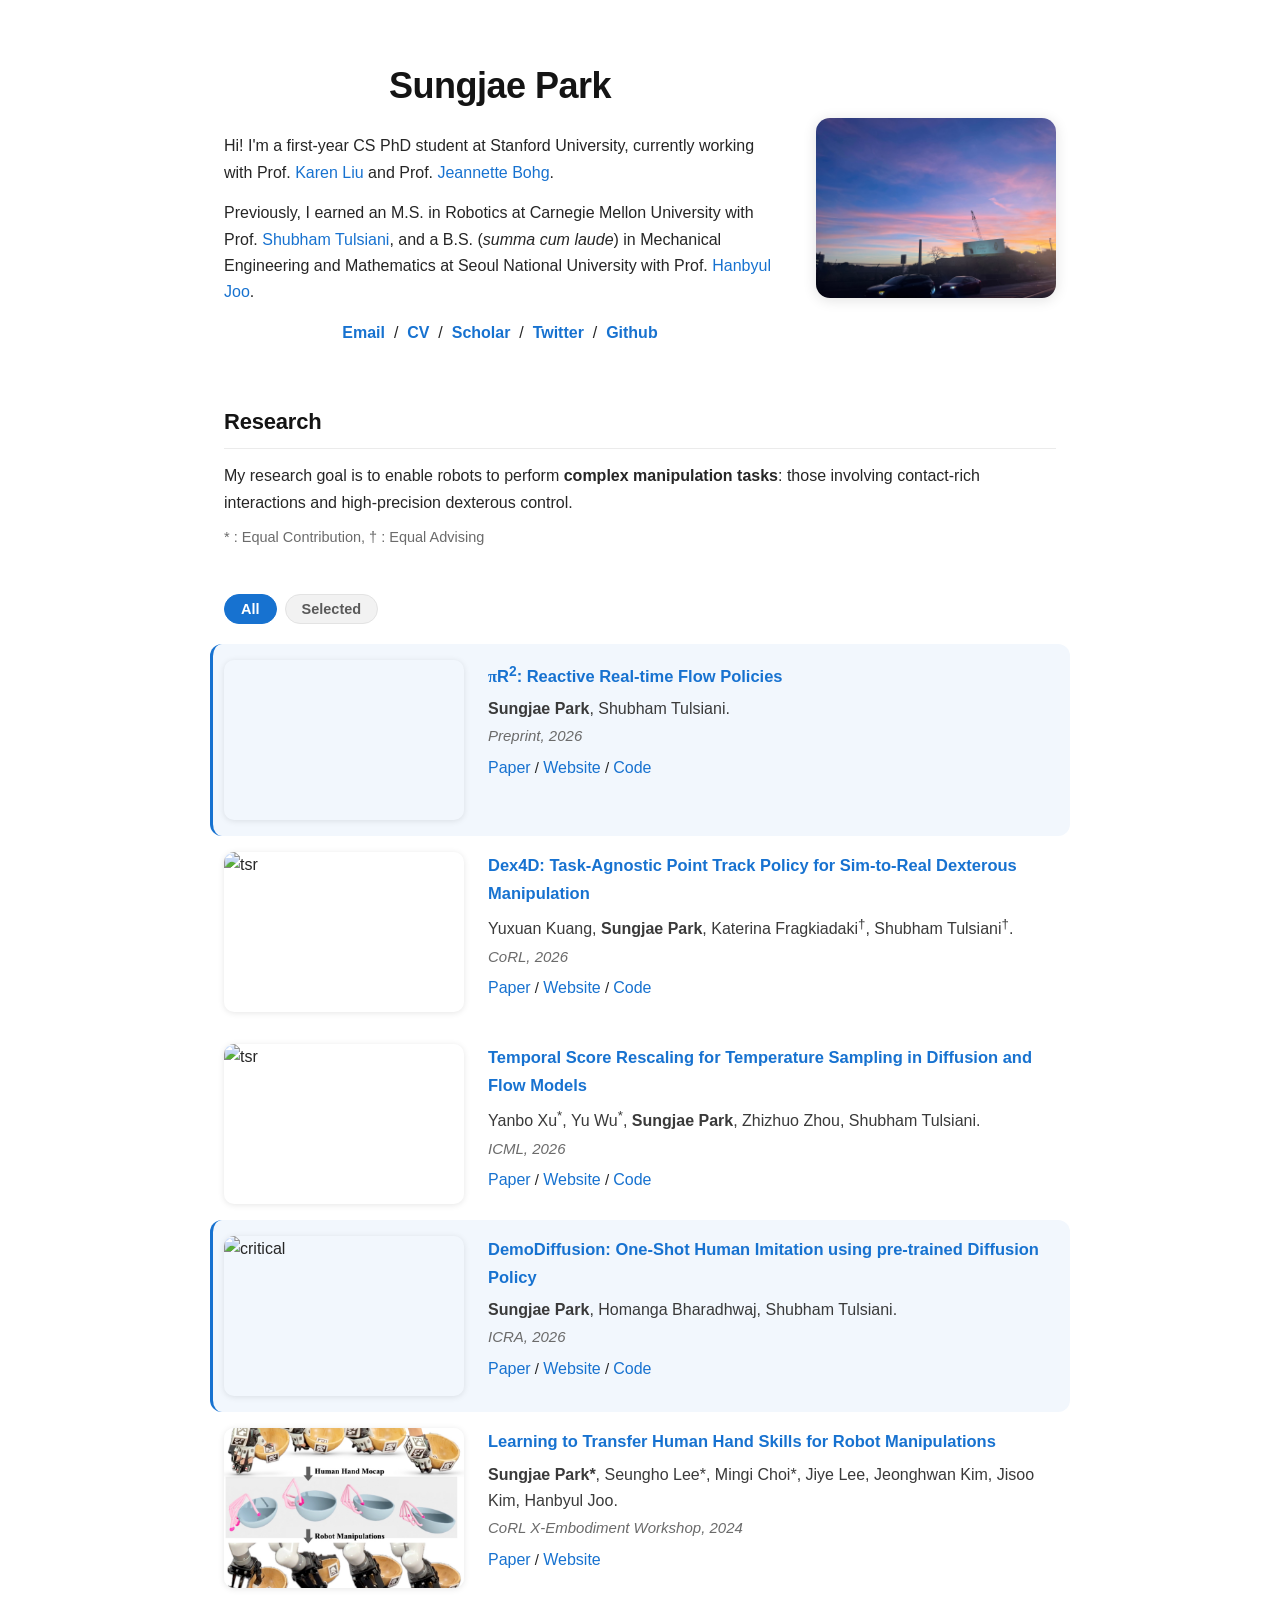
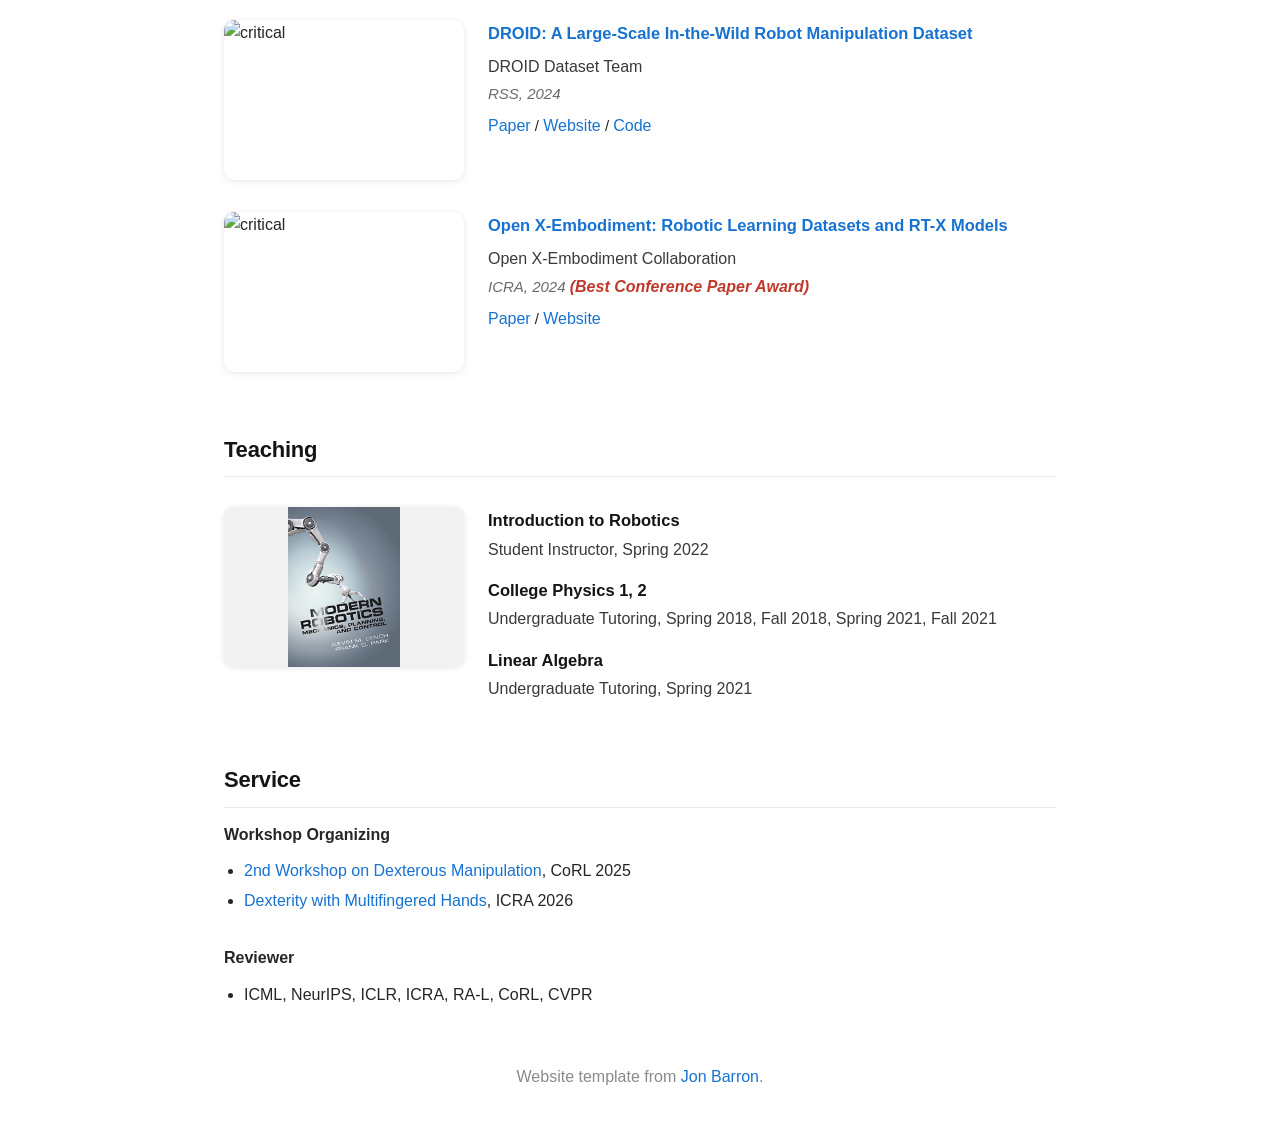
==== commit b4a91ff5: "Redesign layout with flexbox, add publication highlights and service list Replace nested-table layou" ====
--- a/index.html
+++ b/index.html
@@ -15,359 +15,225 @@
 </head>
 
 <body>
-  <table
-    style="width:100%;max-width:900px;border:0px;border-spacing:0px;border-collapse:separate;margin-right:auto;margin-left:auto;">
-    <tbody>
-      <tr style="padding:0px">
-        <td style="padding:0px">
-          <table
-            style="width:100%;border:0px;border-spacing:0px;border-collapse:separate;margin-right:auto;margin-left:auto;">
-            <tbody>
-              <tr style="padding:0px">
-                <td style="padding:2.5%;width:63%;vertical-align:middle">
-                  <p style="text-align:center">
-                    <name>Sungjae Park</name>
-                  </p>
-                  <p>
-                    Hi! I'm an incoming Ph.D. student in Computer Science at Stanford University. 
-                    
-                    Previously, I earned M.S. in Robotics from Carnegie Mellon University, where I was advised by Prof.
-                    <a href="https://shubhtuls.github.io/">Shubham Tulsiani</a>.
-                  </p>
-                  
-                  <p>
-                    I received my B.S. (<em>summa cum laude</em>) in Mechanical Engineering and Mathematics from Seoul National University, where I worked with
-                    <a href="https://jhugestar.github.io/">Prof. Hanbyul Joo</a> in the Visual Computing Lab.
-                  </p>
-                  
-                  
-
-                  <!-- <p>
-                At Google I've worked on <a href="https://www.google.com/glass/start/">Glass</a>,  <a href="https://ai.googleblog.com/2014/04/lens-blur-in-new-google-camera-app.html">Lens Blur</a>, <a href="https://ai.googleblog.com/2014/10/hdr-low-light-and-high-dynamic-range.html">HDR+</a>, <a href="https://blog.google/products/google-ar-vr/introducing-next-generation-jump/">Jump</a>, <a href="https://ai.googleblog.com/2017/10/portrait-mode-on-pixel-2-and-pixel-2-xl.html">Portrait Mode</a>, <a href="https://ai.googleblog.com/2020/12/portrait-light-enhancing-portrait.html">Portrait Light</a>, and <a href="https://www.matthewtancik.com/nerf">NeRF</a>. I did my PhD at <a href="http://www.eecs.berkeley.edu/">UC Berkeley</a>, where I was advised by <a href="http://www.cs.berkeley.edu/~malik/">Jitendra Malik</a> and funded by the <a href="http://www.nsfgrfp.org/">NSF GRFP</a>. I've received the <a href="https://www2.eecs.berkeley.edu/Students/Awards/15/">C.V. Ramamoorthy Distinguished Research Award</a> and the <a href="https://www.thecvf.com/?page_id=413#YRA">PAMI Young Researcher Award</a>.
-              </p>-->
-                  <p style="text-align:center">
-                    <a href="mailto:sungjae2@andrew.cmu.edu">Email</a> &nbsp/&nbsp
-                    <a href="data/CV__Sungjae_Park_.pdf">CV</a> &nbsp/&nbsp
-                    <a href="https://scholar.google.com/citations?user=QVIAFJkAAAAJ&hl=en">Scholar</a> &nbsp/&nbsp
-
-                    <!--  <a href="data/JonBarron-bio.txt">Bio</a> &nbsp/&nbsp -->
-                    <!--  <a href="https://scholar.google.com/citations?hl=en&user=jktWnL8AAAAJ">Google Scholar</a> &nbsp/&nbsp -->
-                    <a href="https://twitter.com/sungj1026">Twitter</a> &nbsp/&nbsp
-                    <a href="https://github.com/RUreadyo">Github</a>
-                  </p>
-                </td>
-                <td style="padding:2.5%;width:40%;max-width:40%">
-                  <a href="images/profile.jpg"><img style="width:75%;max-width:75%" alt="profile photo"
-                      src="images/profile.jpg" class="hoverZoomLink"></a>
-                </td>
-              </tr>
-            </tbody>
-          </table>
-          <!-- <table style="width:100%;border:0px;border-spacing:0px;border-collapse:separate;margin-right:auto;margin-left:auto;"><tbody>
-          <tr>
-          <td style="padding:20px;width:100%;vertical-align:middle">
-            <heading>News</heading>
-            <ul>
-              <li>[Aug, 2023] Obtained B.S. from Seoul National University.
-                <br><strong>1st in mechanical engineering department, 2nd in engineering department among fall graduates.</strong></li>
-              <li>[Dec, 2022] Received <strong>Outstanding BS Thesis Presentation Award</strong> for my Bachelor's Thesis</li> 
-            </ul>
-                      </td>
-        </tr> -->
-          <table
-            style="width:100%;border:0px;border-spacing:0px;border-collapse:separate;margin-right:auto;margin-left:auto;">
-            <tbody>
-              <tr>
-              <td style="padding:20px;width:100%;vertical-align:middle">
-              <heading>Research</heading>
-              <p>
-                My research goal is to enable robots to perform <strong>complex manipulation tasks</strong>: those involving long-horizon planning, contact-rich interactions, and high-precision dexterous control. 
-              </p>
-              <p>
-                * : Equal Contribution, † : Equal Advising
-              </p>
-            </td>
-              </tr>
-            </tbody>
-          </table>
-
-          <table
-            style="width:100%;border:0px;border-spacing:0px;border-collapse:separate;margin-right:auto;margin-left:auto;">
-            <tbody>
-
-            </tbody>
-          </table>
-          <table
-            style="width:100%;border:0px;border-spacing:0px;border-collapse:separate;margin-right:auto;margin-left:auto;">
-            <tbody>
-              <tr>
-                <td style="padding:20px;width:25%;vertical-align:middle">
-                  <video src="images/pir2.mp4" width="240" height="160" autoplay muted loop playsinline></video>
-                </td>
-                <td width="75%" valign="middle" style="padding:20px">
-                  <a href="https://pi-r2-flow.github.io/">
-                    <papertitle><span class="pi-glyph">π</span>R<sup>2</sup>: Reactive Real-time Flow Policies</papertitle>                  </a>
-                  <br>
-                  <!-- Replace with the correct author list -->
-                  <strong>Sungjae Park</strong>, Shubham Tulsiani.
-                  <br>
-                  <em>Preprint, 2026</em>
-                  <br>
-                  <a href="https://arxiv.org/abs/2607.26055">Paper</a> /
-                  <a href="https://pi-r2-flow.github.io/">Website</a> /
-                  <a href="https://github.com/pi-r2-flow/pi-r2-flow">Code</a>
-                  <br>
-                </td>
-              </tr>
-              <tr>
-                <td style="padding:20px;width:25%;vertical-align:middle">
-                  <img src="images/dex4d.gif" alt="tsr" width="240" height="160">
-                </td>
-                <td width="75%" valign="middle" style="padding:20px">
-                  <a href="">
-                    <papertitle>Dex4D: Task-Agnostic Point Track Policy for Sim-to-Real Dexterous Manipulation</papertitle>
-                  </a>
-                  <br>
-                  Yuxuan Kuang, <strong>Sungjae Park</strong>, Katerina Fragkiadaki<sup>†</sup>, Shubham Tulsiani<sup>†</sup>.
-                  <br>
-                  Preprint, 2026
-                  <br>
-                  <a href="https://arxiv.org/abs/2602.15828">Paper</a> /
-                  <a href="https://dex4d.github.io/">Website</a> /
-                  <a href="https://github.com/Dex4D">Code</a>
-                  <br>
-                </td>
-              </tr>
-              <tr>
-                <td style="padding:20px;width:25%;vertical-align:middle">
-                  <img src="images/tsr_teaser.gif" alt="tsr" width="240" height="160">
-                </td>
-                <td width="75%" valign="middle" style="padding:20px">
-                  <a href="">
-                    <papertitle>Temporal Score Rescaling for Temperature Sampling in Diffusion and Flow Models</papertitle>
-                  </a>
-                  <br>
-                  Yanbo Xu<sup>*</sup>, Yu Wu<sup>*</sup>, <strong>Sungjae Park</strong>, Zhizhuo Zhou, Shubham Tulsiani.
-                  <br>
-                  <em>ICML, 2026</em>
-                  <br>
-                  <a href="https://arxiv.org/abs/2510.01184">Paper</a> /
-                  <a href="https://temporalscorerescaling.github.io/">Website</a> /
-                  <a href="https://github.com/temporalscorerescaling/TSR">Code</a>
-                  <br>
-                </td>
-              </tr>
-              <tr>
-                <td style="padding:20px;width:25%;vertical-align:middle">
-                  <img src="images/demodiffusion.gif" alt="critical" width="240" height="160">
-                </td>
-                <td width="75%" valign="middle" style="padding:20px">
-                  <a href="https://demodiffusion.github.io/">
-                    <papertitle>DemoDiffusion: One-Shot Human Imitation using pre-trained Diffusion Policy</papertitle>
-                  </a>
-                  <br>
-                  <strong>Sungjae Park</strong>, Homanga Bharadhwaj, Shubham Tulsiani.
-                  <br>
-                  <em>ICRA, 2026</em>
-                  <br>
-                  <a href="https://arxiv.org/pdf/2506.20668">Paper</a> / <a
-                    href="https://demodiffusion.github.io/">Website</a> /
-                    <a href="https://github.com/demodiffusion/demodiffusion">Code</a>
-                  <br>
-                </td>
-              </tr>
-
-              <tr>
-                <td style="padding:20px;width:25%;vertical-align:middle">
-                  <img src="images/mocaprobot.png" alt="critical" width="240" height="180">
-                </td>
-                <td width="75%" valign="middle" style="padding:20px">
-                  <a href="https://rureadyo.github.io/MocapRobot/">
-                    <papertitle>Learning to Transfer Human Hand Skills for Robot Manipulations</papertitle>
-                  </a>
-                  <br>
-                  <strong>Sungjae Park*</strong>, Seungho Lee*, Mingi Choi*, Jiye Lee, Jeonghwan Kim, Jisoo Kim, Hanbyul Joo.
-                  <br>
-                  <em>CoRL X-Embodiment Workshop, 2024</em>
-                  <br>
-                  <a href="https://arxiv.org/abs/2501.04169">Paper</a> / <a
-                    href="https://rureadyo.github.io/MocapRobot/">Website</a> 
-                    <!-- <a href="https://github.com/droid-dataset/droid">Code</a> -->
-                  <br>
-                  <!-- <p>When humans are given with a complex manipulation task, such as putting a thread in a needle, they often fail in single shot. However, they can iteratively recover from the failure state and retry, completing the task in the end.
-                We model such process as hierarchical reinforcement learning, where the high level policy determines whether to use task policy or call recovery. This improves suboptimal policy's success rate up to twice. </p>
-              </p> -->
-
-
-                  <!--<p>In use at <a href="http://www.astrometry.net">Astrometry.net</a></p>-->
-                </td>
-              </tr>
-              <tr>
-                <td style="padding:20px;width:25%;vertical-align:middle">
-                  <img src="images/droid_teaser_animated.gif" alt="critical" width="240" height="160">
-                </td>
-                <td width="75%" valign="middle" style="padding:20px">
-                  <a href="https://droid-dataset.github.io/">
-                    <papertitle>DROID: A Large-Scale In-the-Wild
-                      Robot Manipulation Dataset</papertitle>
-                  </a>
-                  <br>
-                  DROID Dataset Team
-                  <br>
-                  <em>RSS, 2024</em>
-                  <br>
-                  <a href="https://arxiv.org/abs/2403.12945">Paper</a> / <a
-                    href="https://droid-dataset.github.io/">Website</a> / <a
-                    href="https://github.com/droid-dataset/droid">Code</a>
-                  <br>
-                  <!-- <p>When humans are given with a complex manipulation task, such as putting a thread in a needle, they often fail in single shot. However, they can iteratively recover from the failure state and retry, completing the task in the end.
-                We model such process as hierarchical reinforcement learning, where the high level policy determines whether to use task policy or call recovery. This improves suboptimal policy's success rate up to twice. </p>
-              </p> -->
-
-
-                  <!--<p>In use at <a href="http://www.astrometry.net">Astrometry.net</a></p>-->
-                </td>
-              </tr>
-              <tr>
-                <td style="padding:20px;width:25%;vertical-align:middle">
-                  <img src="images/teaser_compressed.gif" alt="critical" width="240" height="160">
-                </td>
-                <td width="75%" valign="middle" style="padding:20px">
-                  <a href="https://robotics-transformer-x.github.io/">
-                    <papertitle>Open X-Embodiment: Robotic Learning Datasets and RT-X Models</papertitle>
-                  </a>
-                  <br>
-                  Open X-Embodiment Collaboration
-                  <br>
-                  <em>ICRA, 2024  <strong style="color:red">(Best Conference Paper Award)</strong></em> 
-                  <br>
-                  <a href="https://arxiv.org/abs/2310.08864">Paper</a> / <a
-                    href="https://robotics-transformer-x.github.io/">Website</a>
-                  <br>
-                  <!-- <p>When humans are given with a complex manipulation task, such as putting a thread in a needle, they often fail in single shot. However, they can iteratively recover from the failure state and retry, completing the task in the end.
-                We model such process as hierarchical reinforcement learning, where the high level policy determines whether to use task policy or call recovery. This improves suboptimal policy's success rate up to twice. </p>
-              </p> -->
-
-
-                  <!--<p>In use at <a href="http://www.astrometry.net">Astrometry.net</a></p>-->
-                </td>
-              </tr>
-                </td>
-              </tr> 
-
-
-              <table width="100%" align="center" border="0" cellspacing="0" cellpadding="20">
-                <tbody>
-                  <tr>
-                    <td>
-                      <heading>Teaching</heading>
-                    </td>
-                  </tr>
-                </tbody>
-              </table>
-              <table width="100%" align="center" border="0" cellpadding="20">
-                <tbody>
-
-                  <!--
-          <tr>
-            <td style="padding:20px;width:25%;vertical-align:middle"><img src="images/cvf.jpg"></td>
-            <td width="75%" valign="center">
-              <a href="https://cvpr2022.thecvf.com/area-chairs">Area Chair, CVPR 2022</a>
-              <br>
-              <a href="http://cvpr2021.thecvf.com/area-chairs">Area Chair & Longuet-Higgins Award Committee Member, CVPR 2021</a>
-              <br>
-              <a href="http://cvpr2019.thecvf.com/area_chairs">Area Chair, CVPR 2019</a>
-              <br>
-              <a href="http://cvpr2018.thecvf.com/organizers/area_chairs">Area Chair, CVPR 2018</a>
-            </td>
-          </tr>
--->
-                  <tr>
-                    <td style="padding:20px;width:25%;vertical-align:middle">
-                      <img src="images/modern_robotics.jpeg" alt="modern_robotics" height="200" , width="150">
-                    </td>
-                    <td width="75%" valign="center">
-                      <papertitle>Introduction to Robotics</papertitle>
-                      <br>
-                      <a href="http://hades.mech.northwestern.edu/index.php/Modern_Robotics">Student Instructor, Spring
-                        2022</a>
-                      <br>
-                      <p></p>
-                      <papertitle>College Physics 1, 2</papertitle>
-                      <br>
-                      Undergraduate Tutoring, Spring 2018, Fall 2018, Spring 2021, Fall 2021
-                      <br>
-                      <br>
-                      <!--<a href="http://hades.mech.northwestern.edu/index.php/Modern_Robotics">Undergraduate Tutoring, Spring 2018, Fall 2018, Spring 2021, Fall 2021</a>-->
-                      <papertitle>Linear Algebra</papertitle>
-                      <br>Undergraduate Tutoring, Spring 2021
-                      <!--<a href="http://hades.mech.northwestern.edu/index.php/Modern_Robotics">Undergraduate Tutoring, Spring 2021</a>-->
-                      <br>
-                      <p></p>
-                    </td>
-
-                  </tr>
-
-                  <table
-                    style="width:100%;border:0px;border-spacing:0px;border-collapse:separate;margin-right:auto;margin-left:auto;">
-                    <tbody>
-                      <tr>
-                        <td style="padding:20px;width:100%;vertical-align:middle">
-                          <heading>Service</heading>
-                          <p>
-                            Reviewer for ICML, NeurIPS, ICLR, ICRA, RA-L, CoRL, CVPR.
-                          </p>
-
-
-                        </td>
-                      </tr>
-                    </tbody>
-                  </table>
-
-                  <table
-                    style="width:100%;border:0px;border-spacing:0px;border-collapse:separate;margin-right:auto;margin-left:auto;">
-                    <tbody>
-
-                    </tbody>
-                  </table>
-
-                  <!--
-          <tr>
-            <td align="center" style="padding:20px;width:25%;vertical-align:middle">
-							<heading>Basically <br> Blog Posts</heading>
-            </td>
-            <td width="75%" valign="middle" style="padding:20px">
-              <a href="https://arxiv.org/abs/2112.11687">Squareplus: A Softplus-Like Algebraic Rectifier</a>
-              <br>
-              <a href="https://arxiv.org/abs/2010.09714">A Convenient Generalization of Schlick's Bias and Gain Functions</a>
-              <br>
-              <a href="https://arxiv.org/abs/1704.07483">Continuously Differentiable Exponential Linear Units</a>
-            </td>
-          </tr>
-  
-        -->
-
-
-                </tbody>
-              </table>
-              <table
-                style="width:100%;border:0px;border-spacing:0px;border-collapse:separate;margin-right:auto;margin-left:auto;">
-                <tbody>
-                  <tr>
-                    <td style="padding:0px">
-                      <br>
-                      <p style="text-align:center">
-                        <br>
-                        Website template from <a href="https://jonbarron.info/">Jon Barron</a>.
-                      </p>
-
-                    </td>
-                  </tr>
-                </tbody>
-              </table>
-        </td>
-      </tr>
-  </table>
+  <div class="page">
+
+    <header class="profile">
+      <div class="profile-text">
+        <name>Sungjae Park</name>
+        <p>
+          Hi! I'm a first-year CS PhD student at Stanford University, currently working with Prof. <a href="https://tml.stanford.edu/">Karen Liu</a> and Prof. <a href="https://web.stanford.edu/~bohg/">Jeannette Bohg</a>.
+        </p>
+        <p>
+          Previously, I earned an M.S. in Robotics at Carnegie Mellon University with Prof. <a href="https://shubhtuls.github.io/">Shubham Tulsiani</a>, and a B.S. (<em>summa cum laude</em>) in Mechanical Engineering and Mathematics at Seoul National University with Prof. <a href="https://jhugestar.github.io/">Hanbyul Joo</a>.
+        </p>
+        <p class="profile-links">
+          <a href="mailto:sungjae@stanford.edu">Email</a> &nbsp/&nbsp
+          <a href="data/CV__Sungjae_Park_.pdf">CV</a> &nbsp/&nbsp
+          <a href="https://scholar.google.com/citations?user=QVIAFJkAAAAJ&hl=en">Scholar</a> &nbsp/&nbsp
+          <a href="https://twitter.com/sungj1026">Twitter</a> &nbsp/&nbsp
+          <a href="https://github.com/RUreadyo">Github</a>
+        </p>
+      </div>
+      <div class="profile-photo">
+        <a href="images/profile.jpg"><img alt="profile photo" src="images/profile.jpg" class="hoverZoomLink"></a>
+      </div>
+    </header>
+
+    <section class="section">
+      <heading>Research</heading>
+      <p>
+        My research goal is to enable robots to perform <strong>complex manipulation tasks</strong>: those involving contact-rich interactions and high-precision dexterous control.
+      </p>
+      <p class="note">
+        * : Equal Contribution, † : Equal Advising
+      </p>
+    </section>
+
+    <section class="section pub-list">
+
+      <div class="pub-toggle">
+        <button type="button" class="toggle-btn active" data-filter="all">All</button>
+        <button type="button" class="toggle-btn" data-filter="selected">Selected</button>
+      </div>
+
+      <div class="pub-row featured" data-selected="true">
+        <div class="pub-thumb">
+          <video src="images/pir2.mp4" autoplay muted loop playsinline></video>
+        </div>
+        <div class="pub-info">
+          <a href="https://pi-r2-flow.github.io/">
+            <papertitle><span class="pi-glyph">π</span>R<sup>2</sup>: Reactive Real-time Flow Policies</papertitle>
+          </a>
+          <div class="authors"><strong>Sungjae Park</strong>, Shubham Tulsiani.</div>
+          <div class="venue"><em>Preprint, 2026</em></div>
+          <div class="pub-links">
+            <a href="https://arxiv.org/abs/2607.26055">Paper</a> /
+            <a href="https://pi-r2-flow.github.io/">Website</a> /
+            <a href="https://github.com/pi-r2-flow/pi-r2-flow">Code</a>
+          </div>
+        </div>
+      </div>
+
+      <div class="pub-row">
+        <div class="pub-thumb">
+          <img src="images/dex4d.gif" alt="tsr">
+        </div>
+        <div class="pub-info">
+          <a href="">
+            <papertitle>Dex4D: Task-Agnostic Point Track Policy for Sim-to-Real Dexterous Manipulation</papertitle>
+          </a>
+          <div class="authors">Yuxuan Kuang, <strong>Sungjae Park</strong>, Katerina Fragkiadaki<sup>†</sup>, Shubham Tulsiani<sup>†</sup>.</div>
+          <div class="venue"><em>CoRL, 2026</em></div>
+          <div class="pub-links">
+            <a href="https://arxiv.org/abs/2602.15828">Paper</a> /
+            <a href="https://dex4d.github.io/">Website</a> /
+            <a href="https://github.com/Dex4D">Code</a>
+          </div>
+        </div>
+      </div>
+
+      <div class="pub-row">
+        <div class="pub-thumb">
+          <img src="images/tsr_teaser.gif" alt="tsr">
+        </div>
+        <div class="pub-info">
+          <a href="">
+            <papertitle>Temporal Score Rescaling for Temperature Sampling in Diffusion and Flow Models</papertitle>
+          </a>
+          <div class="authors">Yanbo Xu<sup>*</sup>, Yu Wu<sup>*</sup>, <strong>Sungjae Park</strong>, Zhizhuo Zhou, Shubham Tulsiani.</div>
+          <div class="venue"><em>ICML, 2026</em></div>
+          <div class="pub-links">
+            <a href="https://arxiv.org/abs/2510.01184">Paper</a> /
+            <a href="https://temporalscorerescaling.github.io/">Website</a> /
+            <a href="https://github.com/temporalscorerescaling/TSR">Code</a>
+          </div>
+        </div>
+      </div>
+
+      <div class="pub-row featured" data-selected="true">
+        <div class="pub-thumb">
+          <img src="images/demodiffusion.gif" alt="critical">
+        </div>
+        <div class="pub-info">
+          <a href="https://demodiffusion.github.io/">
+            <papertitle>DemoDiffusion: One-Shot Human Imitation using pre-trained Diffusion Policy</papertitle>
+          </a>
+          <div class="authors"><strong>Sungjae Park</strong>, Homanga Bharadhwaj, Shubham Tulsiani.</div>
+          <div class="venue"><em>ICRA, 2026</em></div>
+          <div class="pub-links">
+            <a href="https://arxiv.org/pdf/2506.20668">Paper</a> /
+            <a href="https://demodiffusion.github.io/">Website</a> /
+            <a href="https://github.com/demodiffusion/demodiffusion">Code</a>
+          </div>
+        </div>
+      </div>
+
+      <div class="pub-row">
+        <div class="pub-thumb">
+          <img src="images/mocaprobot.png" alt="critical">
+        </div>
+        <div class="pub-info">
+          <a href="https://rureadyo.github.io/MocapRobot/">
+            <papertitle>Learning to Transfer Human Hand Skills for Robot Manipulations</papertitle>
+          </a>
+          <div class="authors"><strong>Sungjae Park*</strong>, Seungho Lee*, Mingi Choi*, Jiye Lee, Jeonghwan Kim, Jisoo Kim, Hanbyul Joo.</div>
+          <div class="venue"><em>CoRL X-Embodiment Workshop, 2024</em></div>
+          <div class="pub-links">
+            <a href="https://arxiv.org/abs/2501.04169">Paper</a> /
+            <a href="https://rureadyo.github.io/MocapRobot/">Website</a>
+          </div>
+        </div>
+      </div>
+
+      <div class="pub-row">
+        <div class="pub-thumb">
+          <img src="images/droid_teaser_animated.gif" alt="critical">
+        </div>
+        <div class="pub-info">
+          <a href="https://droid-dataset.github.io/">
+            <papertitle>DROID: A Large-Scale In-the-Wild Robot Manipulation Dataset</papertitle>
+          </a>
+          <div class="authors">DROID Dataset Team</div>
+          <div class="venue"><em>RSS, 2024</em></div>
+          <div class="pub-links">
+            <a href="https://arxiv.org/abs/2403.12945">Paper</a> /
+            <a href="https://droid-dataset.github.io/">Website</a> /
+            <a href="https://github.com/droid-dataset/droid">Code</a>
+          </div>
+        </div>
+      </div>
+
+      <div class="pub-row">
+        <div class="pub-thumb">
+          <img src="images/teaser_compressed.gif" alt="critical">
+        </div>
+        <div class="pub-info">
+          <a href="https://robotics-transformer-x.github.io/">
+            <papertitle>Open X-Embodiment: Robotic Learning Datasets and RT-X Models</papertitle>
+          </a>
+          <div class="authors">Open X-Embodiment Collaboration</div>
+          <div class="venue"><em>ICRA, 2024 <strong class="award">(Best Conference Paper Award)</strong></em></div>
+          <div class="pub-links">
+            <a href="https://arxiv.org/abs/2310.08864">Paper</a> /
+            <a href="https://robotics-transformer-x.github.io/">Website</a>
+          </div>
+        </div>
+      </div>
+
+    </section>
+
+    <section class="section">
+      <heading>Teaching</heading>
+      <div class="pub-row teaching-row">
+        <div class="pub-thumb contain">
+          <img src="images/modern_robotics.jpeg" alt="modern_robotics">
+        </div>
+        <div class="pub-info">
+          <papertitle>Introduction to Robotics</papertitle>
+          <a href="http://hades.mech.northwestern.edu/index.php/Modern_Robotics">Student Instructor, Spring 2022</a>
+
+          <papertitle>College Physics 1, 2</papertitle>
+          <span>Undergraduate Tutoring, Spring 2018, Fall 2018, Spring 2021, Fall 2021</span>
+
+          <papertitle>Linear Algebra</papertitle>
+          <span>Undergraduate Tutoring, Spring 2021</span>
+        </div>
+      </div>
+    </section>
+
+    <section class="section">
+      <heading>Service</heading>
+      <p class="service-label"><strong>Workshop Organizing</strong></p>
+      <ul class="service-list">
+        <li><a href="https://dex-manipulation.github.io/corl2025/">2nd Workshop on Dexterous Manipulation</a>, CoRL 2025</li>
+        <li><a href="https://dex-manipulation.github.io/icra2026/">Dexterity with Multifingered Hands</a>, ICRA 2026</li>
+      </ul>
+      <br>
+      <p class="service-label"><strong>Reviewer</strong></p>
+      <ul class="service-list">
+        <li>ICML, NeurIPS, ICLR, ICRA, RA-L, CoRL, CVPR</li>
+      </ul>
+    </section>
+
+    <footer class="footer">
+      <p>Website template from <a href="https://jonbarron.info/">Jon Barron</a>.</p>
+    </footer>
+
+  </div>
+
+  <script>
+    document.querySelectorAll('.toggle-btn').forEach(function (btn) {
+      btn.addEventListener('click', function () {
+        document.querySelectorAll('.toggle-btn').forEach(function (b) { b.classList.remove('active'); });
+        btn.classList.add('active');
+        var showSelectedOnly = btn.dataset.filter === 'selected';
+        document.querySelectorAll('.pub-list .pub-row').forEach(function (row) {
+          var isSelected = row.dataset.selected === 'true';
+          row.style.display = (showSelectedOnly && !isSelected) ? 'none' : '';
+        });
+      });
+    });
+  </script>
 </body>
 
-</html>+</html>
--- a/stylesheet.css
+++ b/stylesheet.css
@@ -74,6 +74,29 @@
   font-family: 'STIX Two Math', 'Times New Roman', serif;
 }
 
+* {
+  box-sizing: border-box;
+}
+
+html {
+  -webkit-text-size-adjust: 100%;
+}
+
+body {
+  margin: 0;
+  background: #ffffff;
+  color: #262626;
+  font-family: 'Lato', Verdana, Helvetica, sans-serif;
+  font-size: 16px;
+  line-height: 1.65;
+  -webkit-font-smoothing: antialiased;
+}
+
+td, th, tr, p, a {
+  font-family: 'Lato', Verdana, Helvetica, sans-serif;
+  font-size: 16px;
+}
+
 a {
   color: #1772d0;
   text-decoration: none;
@@ -82,17 +105,7 @@
 a:focus,
 a:hover {
   color: #f09228;
-  text-decoration: none;
-}
-
-body,
-td,
-th,
-tr,
-p,
-a {
-  font-family: 'Lato', Verdana, Helvetica, sans-serif;
-  font-size: 16px
+  text-decoration: underline;
 }
 
 strong {
@@ -101,42 +114,308 @@
 }
 
 heading {
-  font-family: 'Lato', Verdana, Helvetica, sans-serif;
-  font-size: 24px;
+  display: block;
+  font-family: 'Lato', Verdana, Helvetica, sans-serif;
+  font-size: 22px;
+  font-weight: 700;
+  letter-spacing: -0.2px;
+  color: #141414;
+  margin: 0 0 14px 0;
+  padding-bottom: 8px;
+  border-bottom: 1px solid #ebebeb;
 }
 
 papertitle {
   font-family: 'Lato', Verdana, Helvetica, sans-serif;
-  font-size: 16px;
-  font-weight: 700
+  font-size: 16.5px;
+  font-weight: 700;
+  color: #141414;
+}
+
+a papertitle,
+a:hover papertitle {
+  color: inherit;
 }
 
 name {
-  font-family: 'Lato', Verdana, Helvetica, sans-serif;
-  font-size: 34px;
-}
-
-.one {
-  width: 160px;
-  height: 160px;
-  position: relative;
-}
-
-.two {
-  width: 160px;
-  height: 160px;
-  position: absolute;
-  transition: opacity .2s ease-in-out;
-  -moz-transition: opacity .2s ease-in-out;
-  -webkit-transition: opacity .2s ease-in-out;
-}
-
-.fade {
-  transition: opacity .2s ease-in-out;
-  -moz-transition: opacity .2s ease-in-out;
-  -webkit-transition: opacity .2s ease-in-out;
+  display: block;
+  font-family: 'Lato', Verdana, Helvetica, sans-serif;
+  font-size: 36px;
+  font-weight: 700;
+  letter-spacing: -0.5px;
+  color: #141414;
 }
 
 span.highlight {
   background-color: #ffffd0;
-}+}
+
+/* ---------- Page shell ---------- */
+
+.page {
+  width: 100%;
+  max-width: 880px;
+  margin: 0 auto;
+  padding: 56px 24px 32px;
+}
+
+/* ---------- Header ---------- */
+
+.profile {
+  display: flex;
+  align-items: center;
+  gap: 40px;
+  margin-bottom: 12px;
+}
+
+.profile-text {
+  flex: 1 1 auto;
+  min-width: 0;
+}
+
+.profile-text name {
+  text-align: center;
+  margin-bottom: 18px;
+}
+
+.profile-text p {
+  margin: 0 0 14px 0;
+}
+
+.profile-links {
+  text-align: center;
+  margin-top: 20px;
+}
+
+.profile-links a {
+  font-weight: 600;
+}
+
+.profile-photo {
+  flex: 0 0 auto;
+}
+
+.profile-photo img {
+  display: block;
+  width: 240px;
+  max-width: 100%;
+  border-radius: 14px;
+  box-shadow: 0 2px 14px rgba(0, 0, 0, 0.12);
+  transition: transform .25s ease, box-shadow .25s ease;
+}
+
+.hoverZoomLink:hover {
+  transform: scale(1.03);
+  box-shadow: 0 6px 20px rgba(0, 0, 0, 0.16);
+}
+
+/* ---------- Sections ---------- */
+
+.section {
+  margin-top: 44px;
+}
+
+.section > p {
+  margin: 0 0 10px 0;
+}
+
+.note {
+  color: #6b6b6b;
+  font-size: 14.5px;
+}
+
+.service-label {
+  margin: 30px 0 10px 0;
+}
+
+.service-label:first-child {
+  margin-top: 0;
+}
+
+ul.service-list {
+  margin: 0 0 0 20px;
+  padding: 0;
+  list-style: disc;
+}
+
+ul.service-list li {
+  margin: 4px 0;
+}
+
+/* ---------- Publication / project rows ---------- */
+
+.pub-list {
+  display: flex;
+  flex-direction: column;
+}
+
+.pub-row {
+  display: flex;
+  align-items: flex-start;
+  gap: 24px;
+  padding: 16px 14px;
+  margin: 0 -14px;
+  border-radius: 12px;
+  transition: background-color .18s ease;
+}
+
+.pub-row:hover {
+  background-color: #f6f7f9;
+}
+
+.pub-row.featured {
+  background-color: #f2f7fd;
+  border-left: 3px solid #1772d0;
+  padding-left: 11px;
+}
+
+.pub-row.featured:hover {
+  background-color: #e9f2fb;
+}
+
+/* ---------- All / Selected toggle ---------- */
+
+.pub-toggle {
+  display: flex;
+  gap: 8px;
+  margin-bottom: 20px;
+}
+
+.toggle-btn {
+  font-family: 'Lato', Verdana, Helvetica, sans-serif;
+  font-size: 14.5px;
+  font-weight: 600;
+  color: #5a5a5a;
+  background: #f2f2f2;
+  border: 1px solid #e3e3e3;
+  border-radius: 999px;
+  padding: 6px 16px;
+  cursor: pointer;
+  transition: background-color .15s ease, color .15s ease, border-color .15s ease;
+}
+
+.toggle-btn:hover {
+  background: #e9e9e9;
+}
+
+.toggle-btn.active {
+  background: #1772d0;
+  border-color: #1772d0;
+  color: #ffffff;
+}
+
+.pub-thumb {
+  flex: 0 0 240px;
+  height: 160px;
+  display: flex;
+  align-items: center;
+  justify-content: center;
+}
+
+.pub-thumb img,
+.pub-thumb video {
+  width: 100%;
+  height: 100%;
+  object-fit: cover;
+  border-radius: 10px;
+  box-shadow: 0 1px 6px rgba(0, 0, 0, 0.1);
+  display: block;
+}
+
+.pub-thumb.contain img {
+  object-fit: contain;
+  background: #f2f2f2;
+}
+
+.pub-info {
+  flex: 1 1 auto;
+  min-width: 0;
+}
+
+.pub-info papertitle {
+  display: inline;
+}
+
+.pub-info .authors {
+  margin-top: 6px;
+  color: #3a3a3a;
+}
+
+.pub-info .venue {
+  margin-top: 2px;
+  color: #6b6b6b;
+  font-size: 15px;
+}
+
+.pub-info .pub-links {
+  margin-top: 6px;
+  font-size: 15px;
+}
+
+.award {
+  color: #c0392b;
+}
+
+/* ---------- Teaching entries ---------- */
+
+.teaching-row .pub-info papertitle {
+  display: block;
+  margin-top: 14px;
+}
+
+.teaching-row .pub-info papertitle:first-child {
+  margin-top: 0;
+}
+
+.teaching-row .pub-info > a,
+.teaching-row .pub-info > span {
+  display: block;
+  margin-top: 2px;
+  color: #3a3a3a;
+}
+
+/* ---------- Footer ---------- */
+
+.footer {
+  margin-top: 56px;
+  text-align: center;
+  color: #8a8a8a;
+  font-size: 14.5px;
+}
+
+/* ---------- Responsive ---------- */
+
+@media (max-width: 680px) {
+  .page {
+    padding: 36px 18px 28px;
+  }
+
+  .profile {
+    flex-direction: column-reverse;
+    gap: 24px;
+    text-align: center;
+  }
+
+  .profile-photo img {
+    width: 180px;
+  }
+
+  name {
+    font-size: 30px;
+  }
+
+  .pub-row {
+    flex-direction: column;
+    align-items: stretch;
+    text-align: left;
+  }
+
+  .pub-thumb {
+    flex: none;
+    width: 100%;
+  }
+
+  .teaching-row.pub-row {
+    text-align: left;
+  }
+}
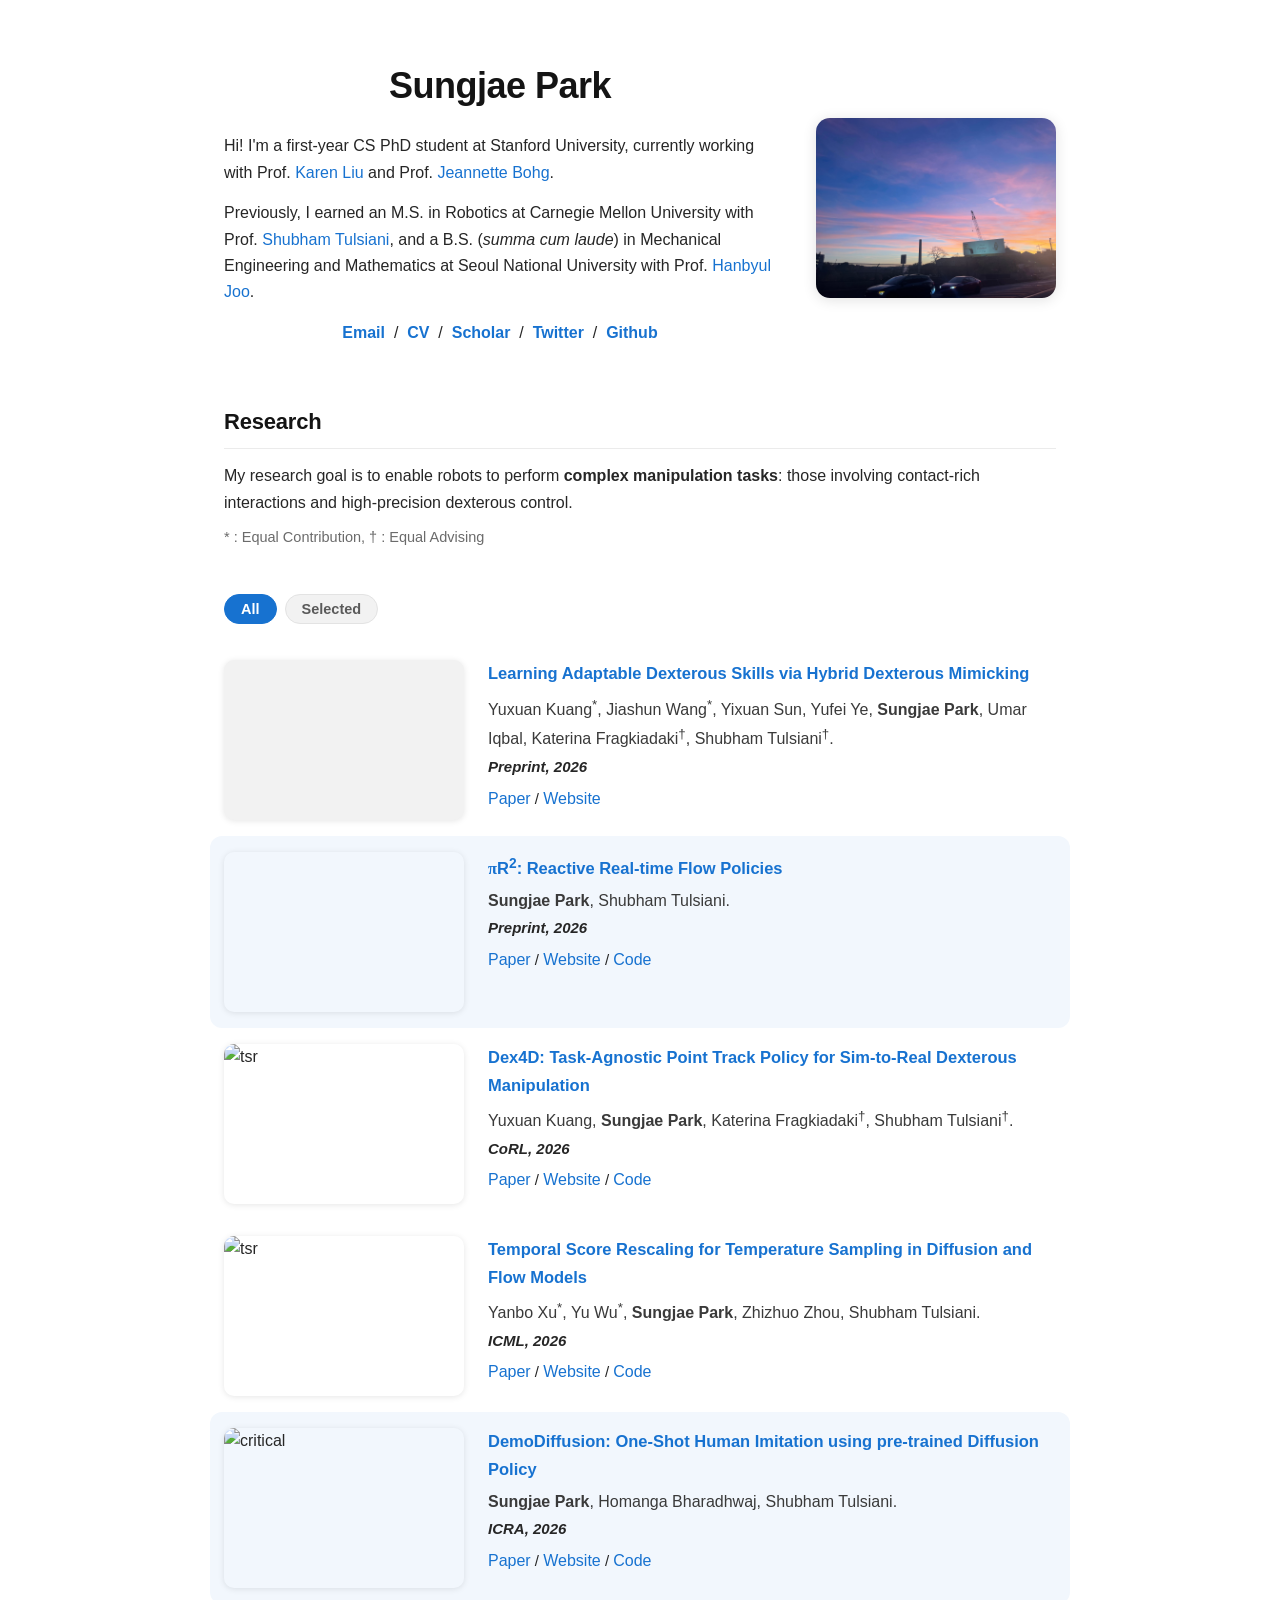
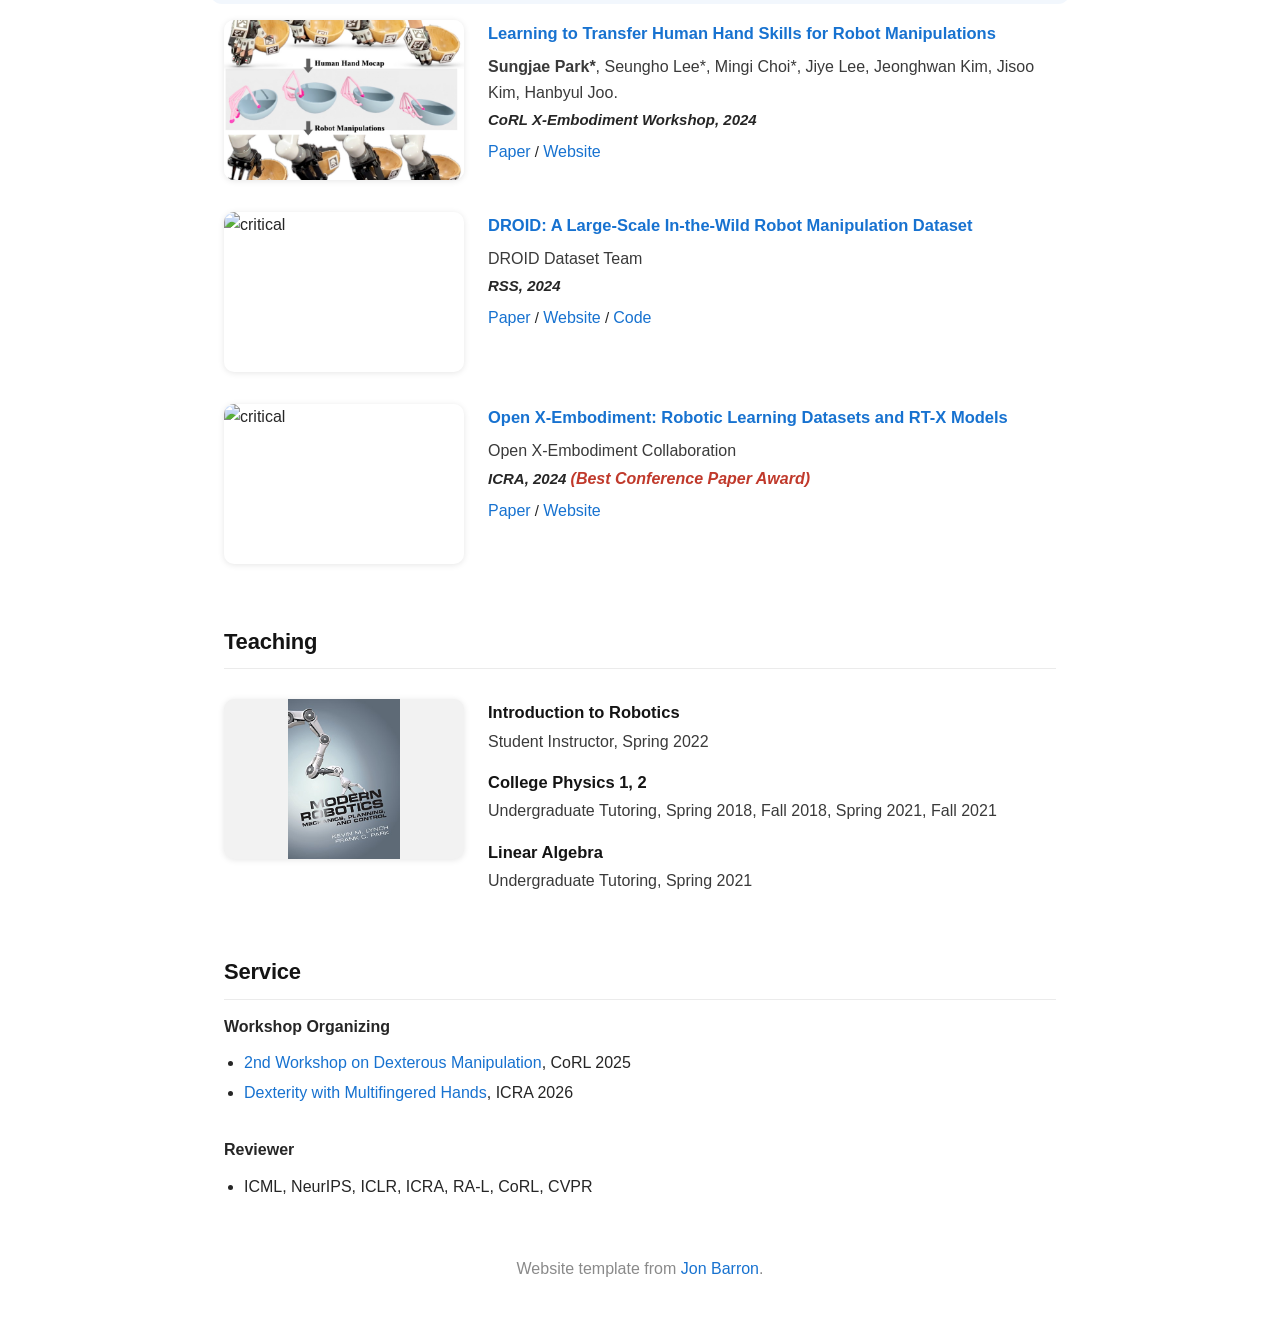
==== commit f3073cd2: "Add AdaDex publication and update CV Add "Learning Adaptable Dexterous Skills via Hybrid Dexterous M" ====
--- a/index.html
+++ b/index.html
@@ -56,6 +56,23 @@
         <button type="button" class="toggle-btn" data-filter="selected">Selected</button>
       </div>
 
+      <div class="pub-row">
+        <div class="pub-thumb contain">
+          <video src="images/adadex_teaser.mp4" autoplay muted loop playsinline></video>
+        </div>
+        <div class="pub-info">
+          <a href="https://yuxuank.com/AdaDex/">
+            <papertitle>Learning Adaptable Dexterous Skills via Hybrid Dexterous Mimicking</papertitle>
+          </a>
+          <div class="authors">Yuxuan Kuang<sup>*</sup>, Jiashun Wang<sup>*</sup>, Yixuan Sun, Yufei Ye, <strong>Sungjae Park</strong>, Umar Iqbal, Katerina Fragkiadaki<sup>†</sup>, Shubham Tulsiani<sup>†</sup>.</div>
+          <div class="venue"><em>Preprint, 2026</em></div>
+          <div class="pub-links">
+            <a href="https://arxiv.org/abs/2610.28628">Paper</a> /
+            <a href="https://yuxuank.com/AdaDex/">Website</a>
+          </div>
+        </div>
+      </div>
+
       <div class="pub-row featured" data-selected="true">
         <div class="pub-thumb">
           <video src="images/pir2.mp4" autoplay muted loop playsinline></video>
--- a/stylesheet.css
+++ b/stylesheet.css
@@ -265,8 +265,6 @@
 
 .pub-row.featured {
   background-color: #f2f7fd;
-  border-left: 3px solid #1772d0;
-  padding-left: 11px;
 }
 
 .pub-row.featured:hover {
@@ -322,7 +320,8 @@
   display: block;
 }
 
-.pub-thumb.contain img {
+.pub-thumb.contain img,
+.pub-thumb.contain video {
   object-fit: contain;
   background: #f2f2f2;
 }
@@ -343,8 +342,9 @@
 
 .pub-info .venue {
   margin-top: 2px;
-  color: #6b6b6b;
+  color: #262626;
   font-size: 15px;
+  font-weight: 700;
 }
 
 .pub-info .pub-links {
@@ -413,6 +413,8 @@
   .pub-thumb {
     flex: none;
     width: 100%;
+    height: auto;
+    aspect-ratio: 3 / 2;
   }
 
   .teaching-row.pub-row {
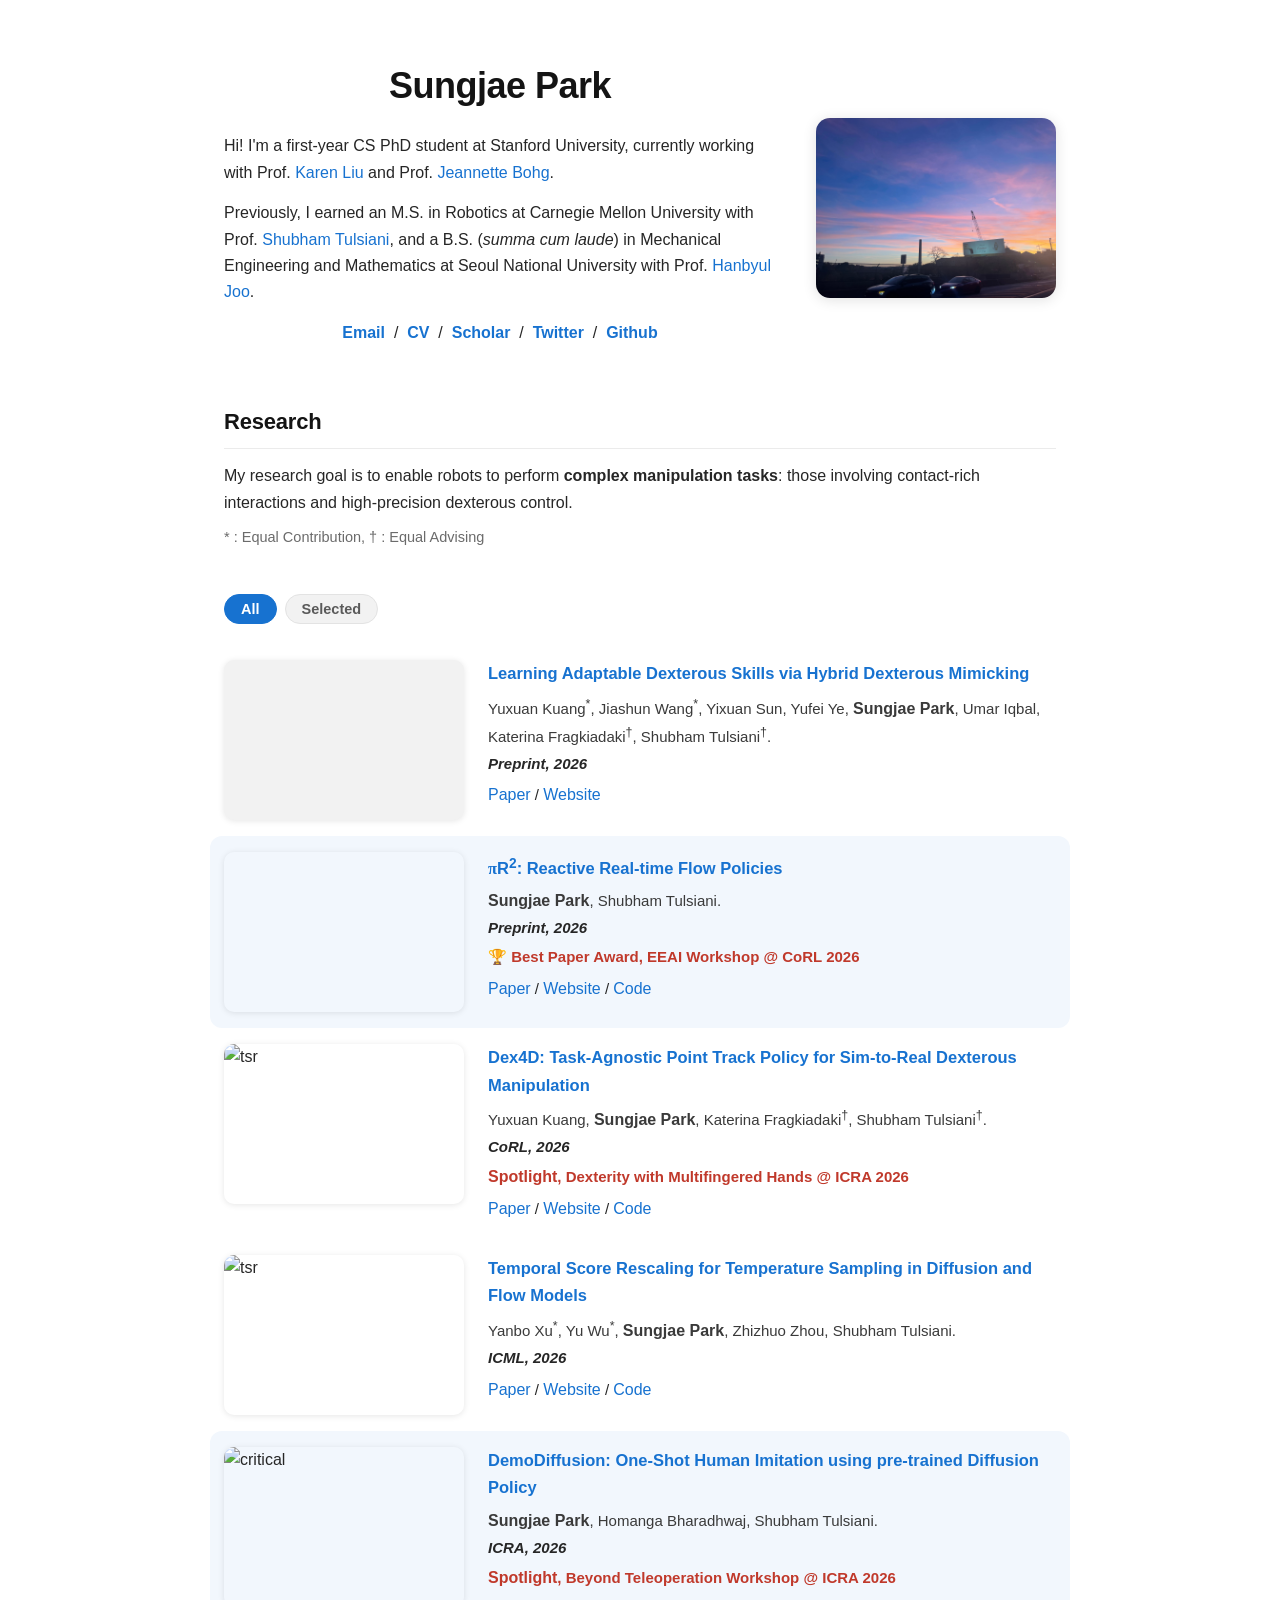
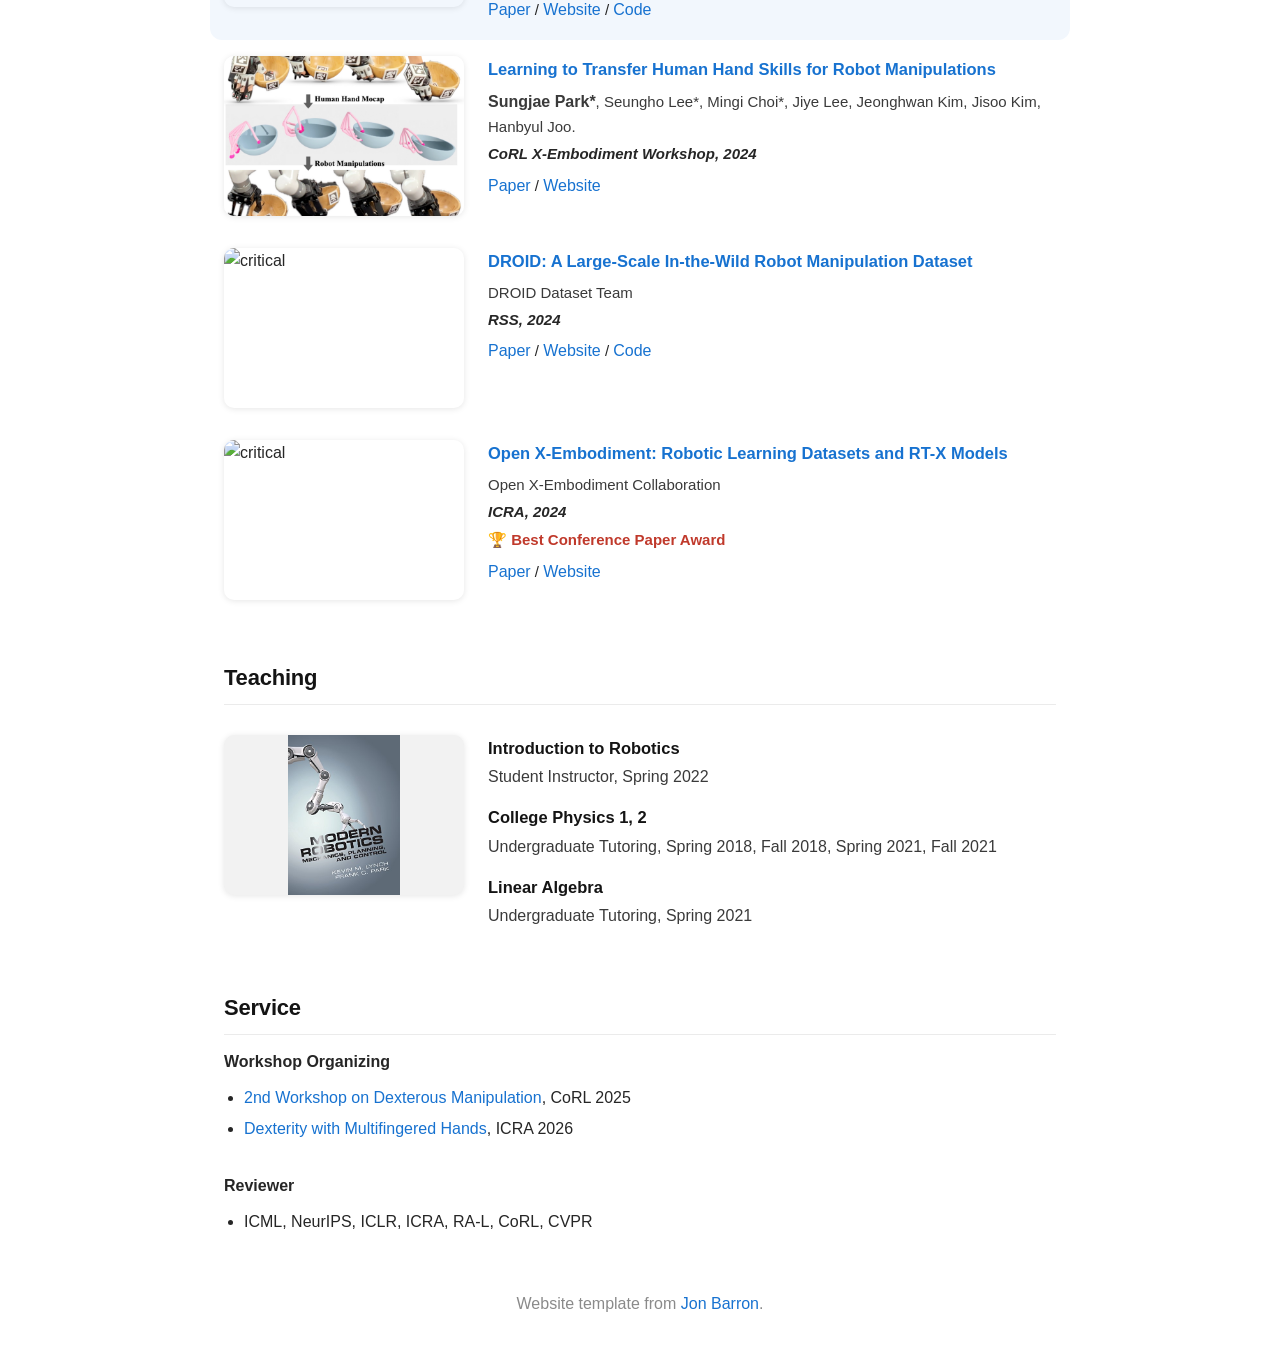
==== commit 1ad63cec: "Add award/spotlight accolades and unify publication text sizing Mark πR2's Best Paper Award and the " ====
--- a/index.html
+++ b/index.html
@@ -83,6 +83,7 @@
           </a>
           <div class="authors"><strong>Sungjae Park</strong>, Shubham Tulsiani.</div>
           <div class="venue"><em>Preprint, 2026</em></div>
+          <div class="accolade">🏆 Best Paper Award, EEAI Workshop @ CoRL 2026</div>
           <div class="pub-links">
             <a href="https://arxiv.org/abs/2607.26055">Paper</a> /
             <a href="https://pi-r2-flow.github.io/">Website</a> /
@@ -101,6 +102,7 @@
           </a>
           <div class="authors">Yuxuan Kuang, <strong>Sungjae Park</strong>, Katerina Fragkiadaki<sup>†</sup>, Shubham Tulsiani<sup>†</sup>.</div>
           <div class="venue"><em>CoRL, 2026</em></div>
+          <div class="accolade"><a href="https://dex-manipulation.github.io/icra2026/">Spotlight</a>, Dexterity with Multifingered Hands @ ICRA 2026</div>
           <div class="pub-links">
             <a href="https://arxiv.org/abs/2602.15828">Paper</a> /
             <a href="https://dex4d.github.io/">Website</a> /
@@ -137,6 +139,7 @@
           </a>
           <div class="authors"><strong>Sungjae Park</strong>, Homanga Bharadhwaj, Shubham Tulsiani.</div>
           <div class="venue"><em>ICRA, 2026</em></div>
+          <div class="accolade"><a href="https://icra-beyond-teleop.github.io/">Spotlight</a>, Beyond Teleoperation Workshop @ ICRA 2026</div>
           <div class="pub-links">
             <a href="https://arxiv.org/pdf/2506.20668">Paper</a> /
             <a href="https://demodiffusion.github.io/">Website</a> /
@@ -189,7 +192,8 @@
             <papertitle>Open X-Embodiment: Robotic Learning Datasets and RT-X Models</papertitle>
           </a>
           <div class="authors">Open X-Embodiment Collaboration</div>
-          <div class="venue"><em>ICRA, 2024 <strong class="award">(Best Conference Paper Award)</strong></em></div>
+          <div class="venue"><em>ICRA, 2024</em></div>
+          <div class="accolade">🏆 Best Conference Paper Award</div>
           <div class="pub-links">
             <a href="https://arxiv.org/abs/2310.08864">Paper</a> /
             <a href="https://robotics-transformer-x.github.io/">Website</a>
--- a/stylesheet.css
+++ b/stylesheet.css
@@ -338,6 +338,7 @@
 .pub-info .authors {
   margin-top: 6px;
   color: #3a3a3a;
+  font-size: 15px;
 }
 
 .pub-info .venue {
@@ -352,8 +353,15 @@
   font-size: 15px;
 }
 
-.award {
+.accolade {
+  margin-top: 4px;
+  font-size: 15px;
+  font-weight: 700;
   color: #c0392b;
+}
+
+.accolade a {
+  color: inherit;
 }
 
 /* ---------- Teaching entries ---------- */
